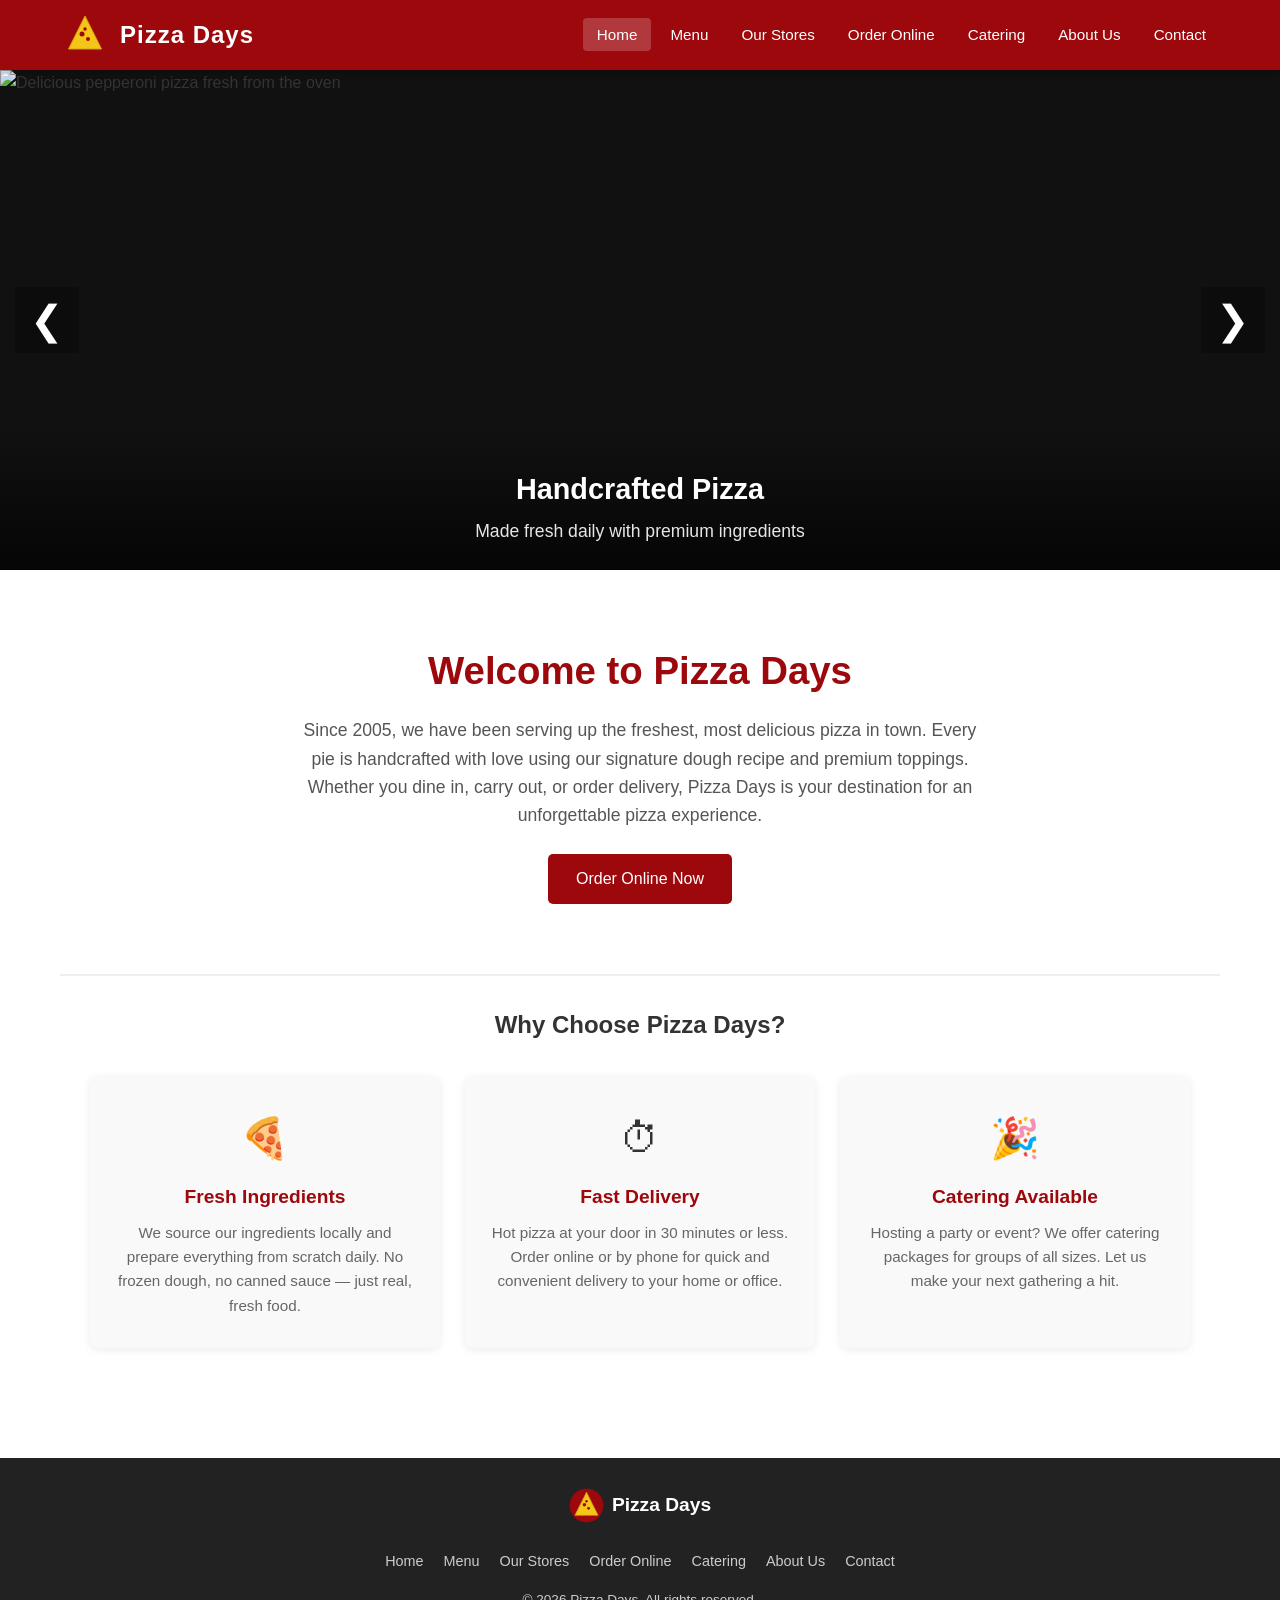
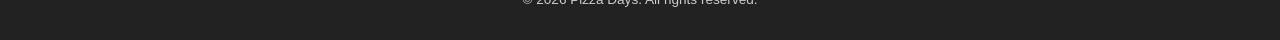
==== index.html @ 24738568 "initial project" ====
<!DOCTYPE html>
<html lang="en">
<head>
    <meta charset="UTF-8">
    <meta name="viewport" content="width=device-width, initial-scale=1.0">
    <meta name="keywords" content="pizza, Pizza Days, restaurant, delivery, order pizza, best pizza, fresh pizza">
    <meta name="description" content="Pizza Days - Fresh handmade pizza made with love. Order online or visit one of our locations.">
    <title>Pizza Days - Fresh Handmade Pizza</title>
    <link rel="stylesheet" href="css/styles.css">
    <style>
        /* Internal stylesheet for slideshow-specific animation */
        .slide {
            animation: fadeIn 0.6s ease-in-out;
        }
        @keyframes fadeIn {
            from { opacity: 0; }
            to { opacity: 1; }
        }
    </style>
</head>
<body>

    <!-- Header -->
    <header class="site-header">
        <div class="header-inner">
            <a href="index.html" class="logo-link">
                <img src="images/logo.svg" alt="Pizza Days Logo">
                <span class="logo-text">Pizza Days</span>
            </a>
            <button class="hamburger" aria-label="Toggle menu">&#9776;</button>
            <nav class="main-nav">
                <ul>
                    <li><a href="index.html" class="active">Home</a></li>
                    <li><a href="menu.html">Menu</a></li>
                    <li><a href="locations.html">Our Stores</a></li>
                    <li><a href="order.html">Order Online</a></li>
                    <li><a href="catering.html">Catering</a></li>
                    <li><a href="about.html">About Us</a></li>
                    <li><a href="contact.html">Contact</a></li>
                </ul>
            </nav>
        </div>
    </header>

    <!-- Hero Slideshow -->
    <div class="hero-slideshow">
        <div class="slide active">
            <img src="images/hero1.jpg" alt="Delicious pepperoni pizza fresh from the oven">
            <div class="slide-caption">
                <h2>Handcrafted Pizza</h2>
                <p>Made fresh daily with premium ingredients</p>
            </div>
        </div>
        <div class="slide">
            <img src="images/hero2.jpg" alt="Family enjoying Pizza Days together">
            <div class="slide-caption">
                <h2>Family Favorites</h2>
                <p>Bringing families together one slice at a time</p>
            </div>
        </div>
        <div class="slide">
            <img src="images/hero3.jpg" alt="Fresh ingredients for our pizzas">
            <div class="slide-caption">
                <h2>Fresh Ingredients</h2>
                <p>Locally sourced toppings and house-made dough</p>
            </div>
        </div>
        <button class="slide-btn slide-prev" aria-label="Previous slide">&#10094;</button>
        <button class="slide-btn slide-next" aria-label="Next slide">&#10095;</button>
    </div>

    <!-- Welcome Section -->
    <section class="page-content">
        <div class="welcome-section">
            <h1>Welcome to Pizza Days</h1>
            <p>Since 2005, we have been serving up the freshest, most delicious pizza in town. Every pie is handcrafted with love using our signature dough recipe and premium toppings. Whether you dine in, carry out, or order delivery, Pizza Days is your destination for an unforgettable pizza experience.</p>
            <a href="order.html" class="btn">Order Online Now</a>
        </div>

        <hr class="section-divider">

        <!-- Features Section -->
        <h2 class="text-center">Why Choose Pizza Days?</h2>
        <div class="features">
            <div class="feature-card">
                <div class="icon">&#127829;</div>
                <h3>Fresh Ingredients</h3>
                <p>We source our ingredients locally and prepare everything from scratch daily. No frozen dough, no canned sauce — just real, fresh food.</p>
            </div>
            <div class="feature-card">
                <div class="icon">&#9201;</div>
                <h3>Fast Delivery</h3>
                <p>Hot pizza at your door in 30 minutes or less. Order online or by phone for quick and convenient delivery to your home or office.</p>
            </div>
            <div class="feature-card">
                <div class="icon">&#127881;</div>
                <h3>Catering Available</h3>
                <p>Hosting a party or event? We offer catering packages for groups of all sizes. Let us make your next gathering a hit.</p>
            </div>
        </div>
    </section>

    <!-- Footer -->
    <footer class="site-footer">
        <div class="footer-inner">
            <a href="index.html" class="footer-logo">
                <img src="images/logo.svg" alt="Pizza Days Logo">
                <span>Pizza Days</span>
            </a>
            <ul class="footer-links">
                <li><a href="index.html">Home</a></li>
                <li><a href="menu.html">Menu</a></li>
                <li><a href="locations.html">Our Stores</a></li>
                <li><a href="order.html">Order Online</a></li>
                <li><a href="catering.html">Catering</a></li>
                <li><a href="about.html">About Us</a></li>
                <li><a href="contact.html">Contact</a></li>
            </ul>
            <p>&copy; 2026 Pizza Days. All rights reserved.</p>
        </div>
    </footer>

    <!-- Back to Top -->
    <button class="back-to-top" aria-label="Back to top">&#9650;</button>

    <script src="js/main.js"></script>
</body>
</html>
---- css/styles.css ----
/* ===== CSS Reset & Base ===== */
* {
    margin: 0;
    padding: 0;
    box-sizing: border-box;
}

body {
    font-family: Arial, Helvetica, sans-serif;
    color: #333;
    background-color: #fff;
    line-height: 1.6;
}

a {
    text-decoration: none;
    color: #9d080c;
}

a:hover {
    color: #c50a0f;
}

img {
    max-width: 100%;
    height: auto;
    display: block;
}

ul, ol {
    list-style-position: inside;
}

/* ===== Header ===== */
.site-header {
    background-color: #9d080c;
    color: #fff;
    position: sticky;
    top: 0;
    z-index: 1000;
    box-shadow: 0 2px 8px rgba(0, 0, 0, 0.3);
}

.header-inner {
    display: flex;
    align-items: center;
    justify-content: space-between;
    max-width: 1200px;
    margin: 0 auto;
    padding: 10px 20px;
}

.logo-link {
    display: flex;
    align-items: center;
    gap: 10px;
    color: #fff;
}

.logo-link:hover {
    color: #ffd;
}

.logo-link img {
    width: 50px;
    height: 50px;
}

.logo-text {
    font-size: 1.5rem;
    font-weight: bold;
    letter-spacing: 1px;
}

/* ===== Navigation ===== */
.main-nav ul {
    display: flex;
    list-style: none;
    gap: 5px;
}

.main-nav a {
    color: #fff;
    padding: 8px 14px;
    border-radius: 4px;
    font-size: 0.95rem;
    transition: background-color 0.3s;
}

.main-nav a:hover,
.main-nav a.active {
    background-color: rgba(255, 255, 255, 0.2);
    color: #fff;
}

.hamburger {
    display: none;
    background: none;
    border: none;
    color: #fff;
    font-size: 1.8rem;
    cursor: pointer;
    padding: 5px;
}

/* ===== Footer ===== */
.site-footer {
    background-color: #222;
    color: #ccc;
    text-align: center;
    padding: 30px 20px;
    margin-top: 40px;
}

.footer-inner {
    max-width: 1200px;
    margin: 0 auto;
}

.footer-logo {
    display: inline-flex;
    align-items: center;
    gap: 8px;
    color: #fff;
    margin-bottom: 10px;
}

.footer-logo img {
    width: 35px;
    height: 35px;
}

.footer-logo span {
    font-size: 1.2rem;
    font-weight: bold;
}

.footer-links {
    display: flex;
    justify-content: center;
    gap: 20px;
    list-style: none;
    margin: 15px 0;
    flex-wrap: wrap;
}

.footer-links a {
    color: #ccc;
    font-size: 0.9rem;
}

.footer-links a:hover {
    color: #fff;
}

.site-footer p {
    font-size: 0.85rem;
    margin-top: 10px;
}

/* ===== Main Content Area ===== */
.page-content {
    max-width: 1200px;
    margin: 0 auto;
    padding: 30px 20px;
    min-height: 60vh;
}

/* ===== Page Banner ===== */
.page-banner {
    background-color: #9d080c;
    color: #fff;
    text-align: center;
    padding: 40px 20px;
}

.page-banner h1 {
    font-size: 2.2rem;
    margin-bottom: 5px;
}

.page-banner p {
    font-size: 1.1rem;
    opacity: 0.9;
}

/* ===== Headings ===== */
h1 {
    font-size: 2rem;
    color: #9d080c;
    margin-bottom: 15px;
}

h2 {
    font-size: 1.5rem;
    color: #333;
    margin-bottom: 12px;
    margin-top: 25px;
}

h3 {
    font-size: 1.2rem;
    color: #555;
    margin-bottom: 8px;
}

/* ===== Buttons ===== */
.btn {
    display: inline-block;
    padding: 12px 28px;
    background-color: #9d080c;
    color: #fff;
    border: none;
    border-radius: 5px;
    font-size: 1rem;
    cursor: pointer;
    transition: background-color 0.3s;
}

.btn:hover {
    background-color: #c50a0f;
    color: #fff;
}

.btn-outline {
    background-color: transparent;
    border: 2px solid #9d080c;
    color: #9d080c;
}

.btn-outline:hover {
    background-color: #9d080c;
    color: #fff;
}

/* ===== Hero Slideshow ===== */
.hero-slideshow {
    position: relative;
    width: 100%;
    max-height: 500px;
    overflow: hidden;
    background-color: #111;
}

.slide {
    display: none;
    width: 100%;
    position: relative;
}

.slide.active {
    display: block;
}

.slide img {
    width: 100%;
    height: 500px;
    object-fit: cover;
}

.slide-caption {
    position: absolute;
    bottom: 0;
    left: 0;
    right: 0;
    background: linear-gradient(transparent, rgba(0,0,0,0.7));
    color: #fff;
    padding: 40px 30px 25px;
    text-align: center;
}

.slide-caption h2 {
    color: #fff;
    font-size: 1.8rem;
    margin: 0 0 5px;
}

.slide-caption p {
    font-size: 1.1rem;
    opacity: 0.9;
}

.slide-btn {
    background: none;
    border: none;
    color: #fff;
    font-size: 2.5rem;
    position: absolute;
    top: 50%;
    transform: translateY(-50%);
    cursor: pointer;
    padding: 10px 15px;
    z-index: 10;
    background-color: rgba(0,0,0,0.3);
    border-radius: 4px;
    transition: background-color 0.3s;
}

.slide-btn:hover {
    background-color: rgba(0,0,0,0.6);
}

.slide-prev {
    left: 15px;
}

.slide-next {
    right: 15px;
}

/* ===== Home Welcome Section ===== */
.welcome-section {
    text-align: center;
    padding: 40px 20px;
}

.welcome-section h1 {
    font-size: 2.4rem;
}

.welcome-section p {
    max-width: 700px;
    margin: 10px auto 25px;
    font-size: 1.1rem;
    color: #555;
}

/* ===== Feature Cards (Home) ===== */
.features {
    display: flex;
    gap: 25px;
    flex-wrap: wrap;
    justify-content: center;
    padding: 20px 0 40px;
}

.feature-card {
    flex: 1 1 280px;
    max-width: 350px;
    background-color: #f9f9f9;
    border-radius: 8px;
    padding: 30px 25px;
    text-align: center;
    box-shadow: 0 2px 8px rgba(0,0,0,0.08);
}

.feature-card .icon {
    font-size: 2.5rem;
    margin-bottom: 12px;
}

.feature-card h3 {
    color: #9d080c;
    margin-bottom: 8px;
}

.feature-card p {
    color: #666;
    font-size: 0.95rem;
}

/* ===== Menu Cards ===== */
.menu-categories {
    margin-top: 20px;
}

.category-section {
    margin-bottom: 35px;
}

.category-section h2 {
    border-bottom: 3px solid #9d080c;
    padding-bottom: 8px;
    display: inline-block;
}

.menu-grid {
    display: flex;
    flex-wrap: wrap;
    gap: 20px;
    margin-top: 15px;
}

.menu-card {
    flex: 1 1 250px;
    max-width: 280px;
    background-color: #fff;
    border: 1px solid #eee;
    border-radius: 8px;
    overflow: hidden;
    box-shadow: 0 2px 6px rgba(0,0,0,0.08);
    transition: transform 0.2s, box-shadow 0.2s;
}

.menu-card:hover {
    transform: translateY(-3px);
    box-shadow: 0 4px 12px rgba(0,0,0,0.15);
}

.menu-card img {
    width: 100%;
    height: 180px;
    object-fit: cover;
}

.menu-card-body {
    padding: 15px;
}

.menu-card-body h3 {
    color: #333;
    margin-bottom: 5px;
}

.menu-card-body p {
    color: #777;
    font-size: 0.9rem;
    margin-bottom: 8px;
}

.menu-card-body .price {
    color: #9d080c;
    font-size: 1.15rem;
    font-weight: bold;
}

/* ===== Location Cards ===== */
.locations-grid {
    display: flex;
    flex-wrap: wrap;
    gap: 25px;
    margin-top: 20px;
}

.location-card {
    flex: 1 1 260px;
    max-width: 280px;
    background-color: #fff;
    border: 1px solid #eee;
    border-radius: 8px;
    overflow: hidden;
    box-shadow: 0 2px 6px rgba(0,0,0,0.08);
}

.location-card img {
    width: 100%;
    height: 180px;
    object-fit: cover;
}

.location-card-body {
    padding: 15px;
}

.location-card-body h3 {
    color: #9d080c;
    margin-bottom: 8px;
}

.location-card-body p {
    font-size: 0.92rem;
    color: #555;
    margin-bottom: 5px;
}

.location-card-body ul {
    list-style: none;
    margin-top: 10px;
    padding: 0;
}

.location-card-body ul li {
    font-size: 0.88rem;
    color: #666;
    padding: 2px 0;
}

.hours-label {
    font-weight: bold;
    color: #333;
    margin-top: 8px;
    display: block;
    font-size: 0.92rem;
}

/* ===== Order Page ===== */
.order-methods {
    display: flex;
    flex-wrap: wrap;
    gap: 25px;
    margin-top: 20px;
}

.order-method {
    flex: 1 1 280px;
    max-width: 350px;
    background-color: #f9f9f9;
    border-radius: 8px;
    padding: 25px;
    text-align: center;
    box-shadow: 0 2px 6px rgba(0,0,0,0.08);
}

.order-method .icon {
    font-size: 2.5rem;
    margin-bottom: 10px;
}

.order-method h3 {
    color: #9d080c;
}

.order-steps {
    max-width: 600px;
    margin: 25px auto;
}

.order-steps ol {
    padding-left: 0;
    counter-reset: step-counter;
    list-style: none;
}

.order-steps ol li {
    padding: 12px 15px 12px 55px;
    margin-bottom: 10px;
    background-color: #f9f9f9;
    border-radius: 6px;
    position: relative;
    font-size: 1rem;
    counter-increment: step-counter;
}

.order-steps ol li::before {
    content: counter(step-counter);
    position: absolute;
    left: 15px;
    top: 50%;
    transform: translateY(-50%);
    background-color: #9d080c;
    color: #fff;
    width: 28px;
    height: 28px;
    border-radius: 50%;
    display: flex;
    align-items: center;
    justify-content: center;
    font-weight: bold;
    font-size: 0.9rem;
}

/* ===== Catering Page ===== */
.catering-content {
    display: flex;
    gap: 30px;
    align-items: flex-start;
    flex-wrap: wrap;
    margin-top: 20px;
}

.catering-text {
    flex: 1 1 400px;
}

.catering-image {
    flex: 1 1 300px;
    max-width: 450px;
}

.catering-image img {
    border-radius: 8px;
    width: 100%;
}

.catering-packages {
    margin-top: 25px;
}

.package-list {
    list-style: disc;
    padding-left: 20px;
    margin-top: 10px;
}

.package-list li {
    padding: 5px 0;
    color: #555;
}

/* ===== About Page ===== */
.about-hero {
    background-image: url('../images/about.jpg');
    background-size: cover;
    background-position: center;
    color: #fff;
    padding: 80px 30px;
    text-align: center;
    border-radius: 8px;
    position: relative;
    margin-bottom: 30px;
}

.about-hero::before {
    content: '';
    position: absolute;
    inset: 0;
    background-color: rgba(0, 0, 0, 0.55);
    border-radius: 8px;
}

.about-hero-content {
    position: relative;
    z-index: 1;
}

.about-hero h2 {
    color: #fff;
    font-size: 2rem;
}

.about-hero p {
    max-width: 600px;
    margin: 10px auto 0;
    font-size: 1.1rem;
}

.about-section {
    margin-bottom: 30px;
}

.values-grid {
    display: flex;
    flex-wrap: wrap;
    gap: 20px;
    margin-top: 15px;
}

.value-item {
    flex: 1 1 220px;
    background-color: #f9f9f9;
    padding: 20px;
    border-radius: 8px;
    text-align: center;
    border-left: 4px solid #9d080c;
}

.value-item h3 {
    color: #9d080c;
}

/* ===== Contact Form ===== */
.contact-wrapper {
    display: flex;
    gap: 40px;
    flex-wrap: wrap;
    margin-top: 20px;
}

.contact-form {
    flex: 1 1 400px;
}

.contact-info {
    flex: 1 1 280px;
}

.contact-info h2 {
    margin-top: 0;
}

.contact-info p {
    color: #555;
    margin-bottom: 15px;
}

.contact-info-item {
    margin-bottom: 12px;
}

.contact-info-item strong {
    display: block;
    color: #9d080c;
    margin-bottom: 3px;
}

.form-group {
    margin-bottom: 18px;
}

.form-group label {
    display: block;
    font-weight: bold;
    margin-bottom: 5px;
    color: #333;
    font-size: 0.95rem;
}

.form-group input,
.form-group select,
.form-group textarea {
    width: 100%;
    padding: 10px 12px;
    border: 1px solid #ccc;
    border-radius: 5px;
    font-size: 1rem;
    font-family: Arial, Helvetica, sans-serif;
    transition: border-color 0.3s;
}

.form-group input:focus,
.form-group select:focus,
.form-group textarea:focus {
    outline: none;
    border-color: #9d080c;
    box-shadow: 0 0 0 2px rgba(157, 8, 12, 0.15);
}

.form-group textarea {
    height: 120px;
    resize: vertical;
}

.form-group .error-msg {
    color: #c50a0f;
    font-size: 0.85rem;
    margin-top: 4px;
    display: none;
}

.form-group.has-error input,
.form-group.has-error select,
.form-group.has-error textarea {
    border-color: #c50a0f;
}

.form-group.has-error .error-msg {
    display: block;
}

.radio-group {
    display: flex;
    gap: 20px;
    margin-top: 5px;
}

.radio-group label {
    font-weight: normal;
    display: flex;
    align-items: center;
    gap: 5px;
    cursor: pointer;
}

.radio-group input[type="radio"] {
    width: auto;
}

/* ===== Back to Top Button ===== */
.back-to-top {
    position: fixed;
    bottom: 30px;
    right: 30px;
    background-color: #9d080c;
    color: #fff;
    border: none;
    border-radius: 50%;
    width: 45px;
    height: 45px;
    font-size: 1.4rem;
    cursor: pointer;
    display: none;
    align-items: center;
    justify-content: center;
    box-shadow: 0 2px 8px rgba(0,0,0,0.3);
    transition: background-color 0.3s;
    z-index: 900;
}

.back-to-top:hover {
    background-color: #c50a0f;
}

.back-to-top.visible {
    display: flex;
}

/* ===== Utility Classes ===== */
.text-center {
    text-align: center;
}

.mt-20 {
    margin-top: 20px;
}

.mb-20 {
    margin-bottom: 20px;
}

.section-divider {
    border: none;
    border-top: 2px solid #eee;
    margin: 30px 0;
}

/* ===== Responsive — Tablet (768px) ===== */
@media (max-width: 768px) {
    .hamburger {
        display: block;
    }

    .main-nav ul {
        display: none;
        flex-direction: column;
        position: absolute;
        top: 100%;
        left: 0;
        right: 0;
        background-color: #9d080c;
        padding: 10px 0;
        box-shadow: 0 4px 8px rgba(0,0,0,0.2);
    }

    .main-nav ul.open {
        display: flex;
    }

    .main-nav a {
        display: block;
        padding: 12px 20px;
        border-radius: 0;
    }

    .logo-text {
        font-size: 1.2rem;
    }

    .slide img {
        height: 300px;
    }

    .slide-caption h2 {
        font-size: 1.3rem;
    }

    .menu-card {
        max-width: 100%;
    }

    .location-card {
        max-width: 100%;
    }

    .catering-content {
        flex-direction: column;
    }

    .contact-wrapper {
        flex-direction: column;
    }

    .page-banner h1 {
        font-size: 1.8rem;
    }
}

/* ===== Responsive — Mobile (400px) ===== */
@media (max-width: 480px) {
    .header-inner {
        padding: 8px 15px;
    }

    .logo-text {
        font-size: 1rem;
    }

    .logo-link img {
        width: 40px;
        height: 40px;
    }

    .page-content {
        padding: 20px 15px;
    }

    .welcome-section h1 {
        font-size: 1.6rem;
    }

    .features {
        gap: 15px;
    }

    .feature-card {
        padding: 20px 15px;
    }

    .slide img {
        height: 200px;
    }

    .slide-btn {
        font-size: 1.5rem;
        padding: 6px 10px;
    }

    .menu-grid {
        gap: 15px;
    }

    .locations-grid {
        gap: 15px;
    }

    .order-methods {
        gap: 15px;
    }

    .radio-group {
        flex-direction: column;
        gap: 8px;
    }

    .page-banner {
        padding: 25px 15px;
    }

    .page-banner h1 {
        font-size: 1.5rem;
    }

    h1 {
        font-size: 1.5rem;
    }

    h2 {
        font-size: 1.3rem;
    }

    .back-to-top {
        width: 38px;
        height: 38px;
        font-size: 1.1rem;
        bottom: 20px;
        right: 20px;
    }
}
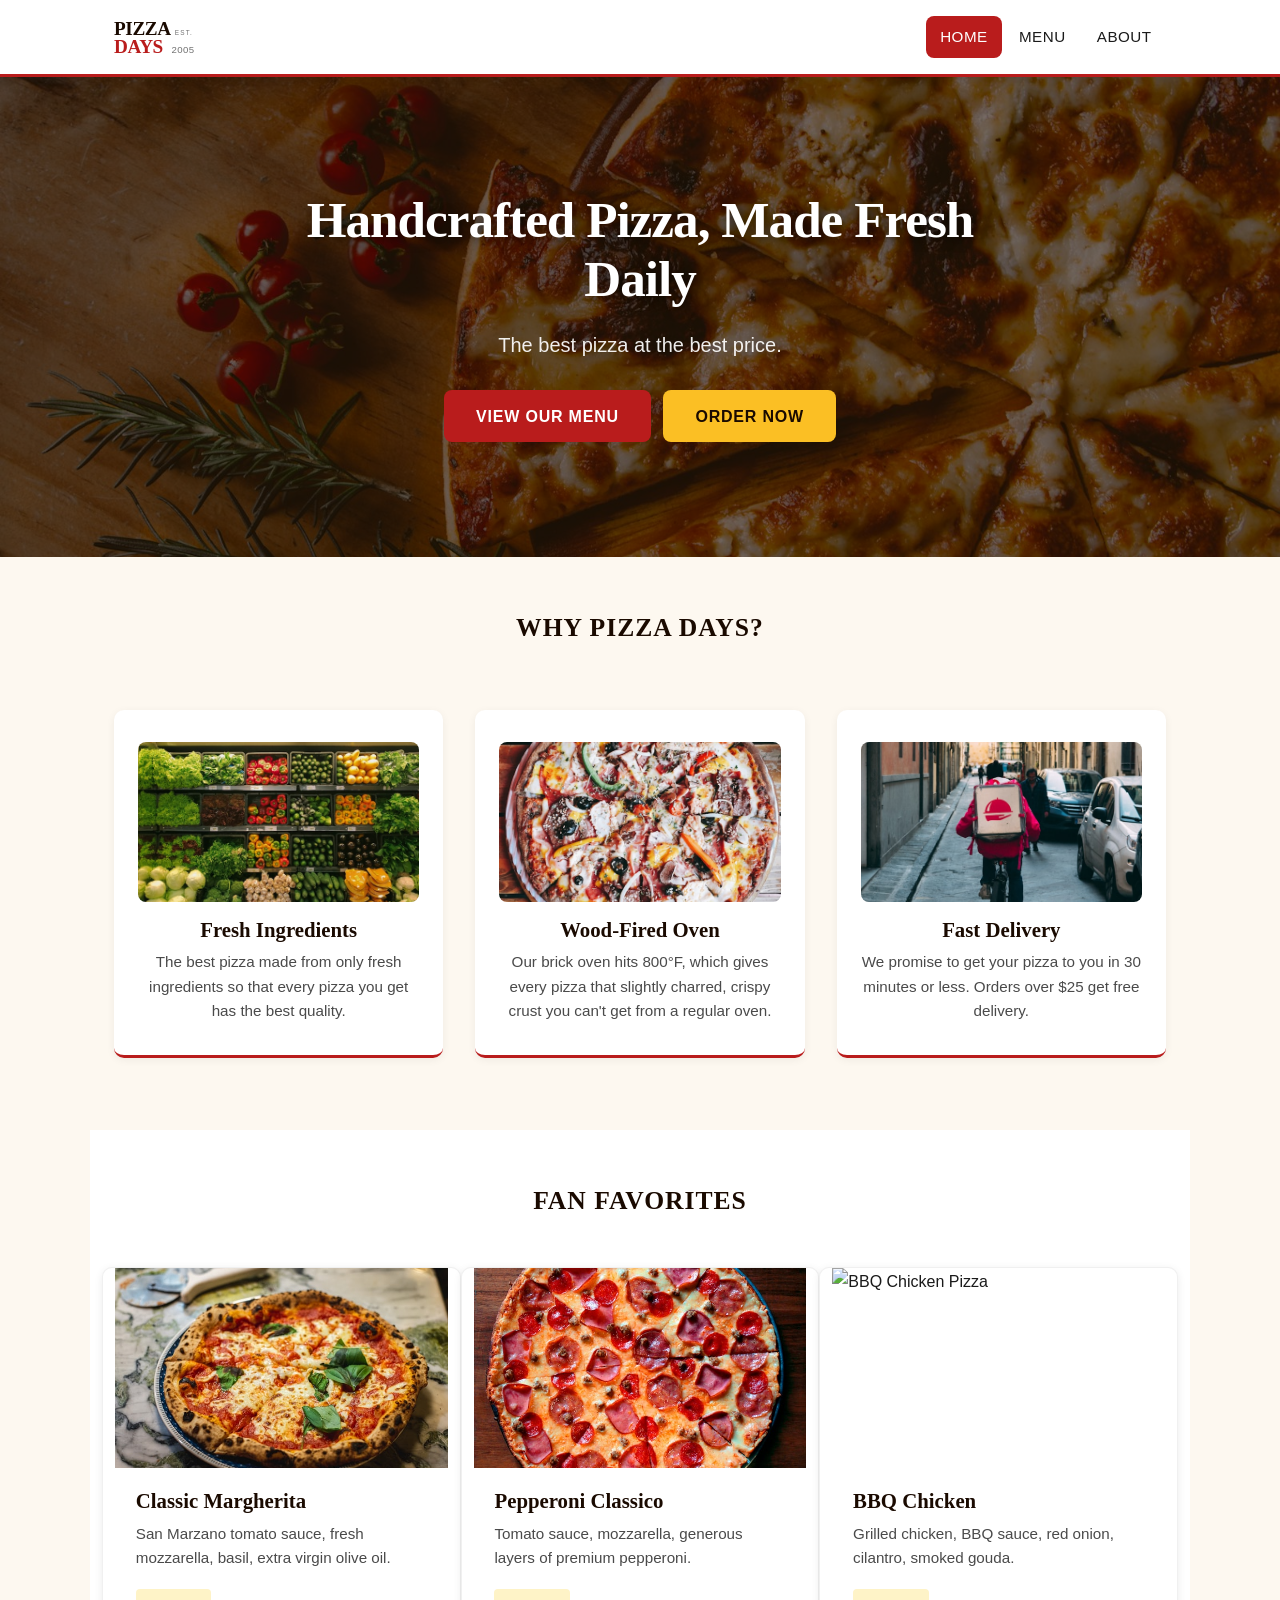
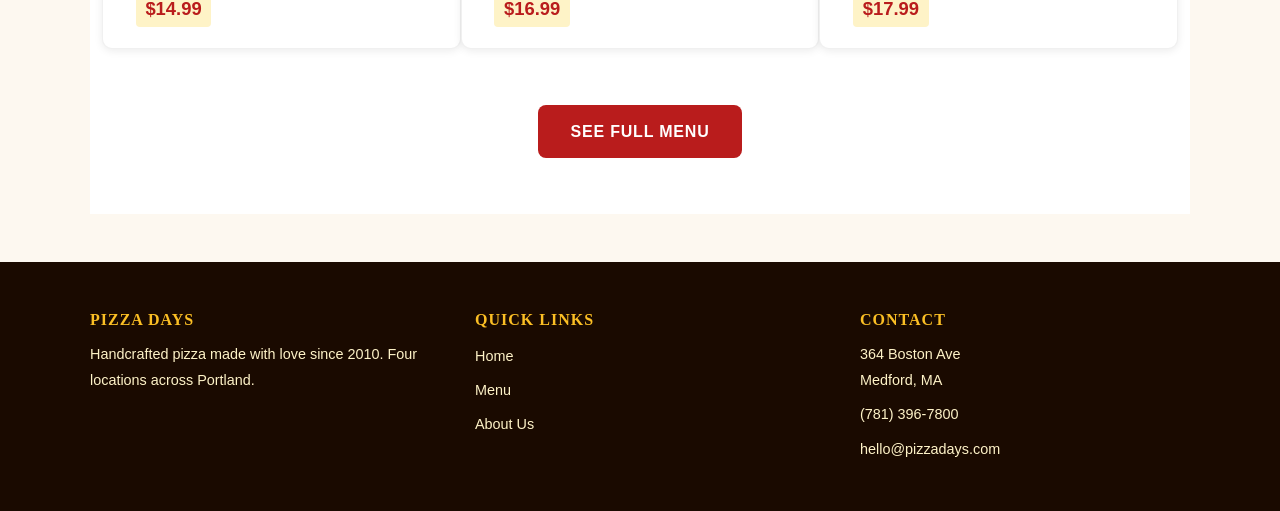
==== commit 90759490: "Redesign site: strip to 3 pages, real images, updated content - Stripped site down to Home, Menu, an" ====
--- a/index.html
+++ b/index.html
@@ -1,128 +1,229 @@
 <!DOCTYPE html>
 <html lang="en">
 <head>
-    <meta charset="UTF-8">
-    <meta name="viewport" content="width=device-width, initial-scale=1.0">
-    <meta name="keywords" content="pizza, Pizza Days, restaurant, delivery, order pizza, best pizza, fresh pizza">
-    <meta name="description" content="Pizza Days - Fresh handmade pizza made with love. Order online or visit one of our locations.">
-    <title>Pizza Days - Fresh Handmade Pizza</title>
-    <link rel="stylesheet" href="css/styles.css">
-    <style>
-        /* Internal stylesheet for slideshow-specific animation */
-        .slide {
-            animation: fadeIn 0.6s ease-in-out;
-        }
-        @keyframes fadeIn {
-            from { opacity: 0; }
-            to { opacity: 1; }
-        }
-    </style>
+  <meta charset="UTF-8">
+  <meta name="viewport" content="width=device-width, initial-scale=1.0">
+  <meta name="keywords" content="pizza, restaurant, delivery, Portland, handcrafted, Italian, Pizza Days, home">
+  <meta name="description" content="Pizza Days - Handcrafted pizza made with fresh ingredients since 2010. Order online or visit us in Portland.">
+  <title>Pizza Days | Handcrafted Pizza Since 2010</title>
+  <link rel="stylesheet" href="css/styles.css">
+  <!-- Page-specific styles (internal stylesheet) -->
+  <style>
+    .home-features {
+      display: flex;
+      flex-wrap: wrap;
+      text-align: center;
+      margin-top: 2rem;
+      margin-left: -1rem;
+      margin-right: -1rem;
+    }
+    .home-feature {
+      width: 33.333%;
+      padding: 1rem;
+    }
+    .home-feature-inner {
+      background: #ffffff;
+      border-radius: 10px;
+      padding: 2rem 1.5rem;
+      box-shadow: 0 2px 8px rgba(0,0,0,0.06);
+      height: 100%;
+      transition-property: transform, box-shadow;
+      transition-duration: 0.3s;
+      transition-timing-function: ease;
+      border-bottom: 3px solid #b91c1c;
+    }
+    .home-feature-inner:hover {
+      transform: translateY(-5px);
+      box-shadow: 0 8px 25px rgba(0,0,0,0.12);
+    }
+    .home-feature-img {
+      width: 100%;
+      height: 160px;
+      object-fit: cover;
+      border-radius: 8px;
+      margin-bottom: 1rem;
+    }
+    .home-feature-inner h3 {
+      color: #1a0a00;
+      margin-bottom: 0.5rem;
+    }
+    .home-feature-inner p {
+      color: #4a4a4a;
+      font-size: 0.95rem;
+      line-height: 1.6;
+    }
+    .reviews-grid {
+      display: flex;
+      flex-wrap: wrap;
+      margin-left: -0.75rem;
+      margin-right: -0.75rem;
+    }
+    .reviews-grid > * {
+      width: 33.333%;
+      padding-left: 0.75rem;
+      padding-right: 0.75rem;
+      margin-bottom: 1rem;
+    }
+    .review-card {
+      background: #ffffff;
+      border-radius: 10px;
+      padding: 1.8rem;
+      box-shadow: 0 2px 8px rgba(0,0,0,0.06);
+      border-left: 4px solid #fbbf24;
+      transition-property: transform, box-shadow;
+      transition-duration: 0.3s;
+      transition-timing-function: ease;
+      height: 100%;
+    }
+    .review-card:hover {
+      transform: translateY(-3px);
+      box-shadow: 0 6px 20px rgba(0,0,0,0.1);
+    }
+    .review-stars {
+      color: #fbbf24;
+      font-size: 1.3rem;
+      margin-bottom: 0.6rem;
+    }
+    .review-card p {
+      color: #4a4a4a;
+      font-style: italic;
+      line-height: 1.6;
+    }
+    .review-author {
+      font-weight: 600;
+      color: #1a0a00;
+      margin-top: 0.8rem;
+      font-size: 0.9rem;
+      font-style: normal;
+    }
+    @media (max-width: 768px) {
+      .home-feature { width: 100%; }
+      .reviews-grid > * { width: 100%; }
+    }
+  </style>
 </head>
 <body>
 
-    <!-- Header -->
-    <header class="site-header">
-        <div class="header-inner">
-            <a href="index.html" class="logo-link">
-                <img src="images/logo.svg" alt="Pizza Days Logo">
-                <span class="logo-text">Pizza Days</span>
-            </a>
-            <button class="hamburger" aria-label="Toggle menu">&#9776;</button>
-            <nav class="main-nav">
-                <ul>
-                    <li><a href="index.html" class="active">Home</a></li>
-                    <li><a href="menu.html">Menu</a></li>
-                    <li><a href="locations.html">Our Stores</a></li>
-                    <li><a href="order.html">Order Online</a></li>
-                    <li><a href="catering.html">Catering</a></li>
-                    <li><a href="about.html">About Us</a></li>
-                    <li><a href="contact.html">Contact</a></li>
-                </ul>
-            </nav>
-        </div>
-    </header>
-
-    <!-- Hero Slideshow -->
-    <div class="hero-slideshow">
-        <div class="slide active">
-            <img src="images/hero1.jpg" alt="Delicious pepperoni pizza fresh from the oven">
-            <div class="slide-caption">
-                <h2>Handcrafted Pizza</h2>
-                <p>Made fresh daily with premium ingredients</p>
-            </div>
-        </div>
-        <div class="slide">
-            <img src="images/hero2.jpg" alt="Family enjoying Pizza Days together">
-            <div class="slide-caption">
-                <h2>Family Favorites</h2>
-                <p>Bringing families together one slice at a time</p>
-            </div>
-        </div>
-        <div class="slide">
-            <img src="images/hero3.jpg" alt="Fresh ingredients for our pizzas">
-            <div class="slide-caption">
-                <h2>Fresh Ingredients</h2>
-                <p>Locally sourced toppings and house-made dough</p>
-            </div>
-        </div>
-        <button class="slide-btn slide-prev" aria-label="Previous slide">&#10094;</button>
-        <button class="slide-btn slide-next" aria-label="Next slide">&#10095;</button>
-    </div>
-
-    <!-- Welcome Section -->
-    <section class="page-content">
-        <div class="welcome-section">
-            <h1>Welcome to Pizza Days</h1>
-            <p>Since 2005, we have been serving up the freshest, most delicious pizza in town. Every pie is handcrafted with love using our signature dough recipe and premium toppings. Whether you dine in, carry out, or order delivery, Pizza Days is your destination for an unforgettable pizza experience.</p>
-            <a href="order.html" class="btn">Order Online Now</a>
-        </div>
-
-        <hr class="section-divider">
-
-        <!-- Features Section -->
-        <h2 class="text-center">Why Choose Pizza Days?</h2>
-        <div class="features">
-            <div class="feature-card">
-                <div class="icon">&#127829;</div>
-                <h3>Fresh Ingredients</h3>
-                <p>We source our ingredients locally and prepare everything from scratch daily. No frozen dough, no canned sauce — just real, fresh food.</p>
-            </div>
-            <div class="feature-card">
-                <div class="icon">&#9201;</div>
-                <h3>Fast Delivery</h3>
-                <p>Hot pizza at your door in 30 minutes or less. Order online or by phone for quick and convenient delivery to your home or office.</p>
-            </div>
-            <div class="feature-card">
-                <div class="icon">&#127881;</div>
-                <h3>Catering Available</h3>
-                <p>Hosting a party or event? We offer catering packages for groups of all sizes. Let us make your next gathering a hit.</p>
-            </div>
-        </div>
-    </section>
-
-    <!-- Footer -->
-    <footer class="site-footer">
-        <div class="footer-inner">
-            <a href="index.html" class="footer-logo">
-                <img src="images/logo.svg" alt="Pizza Days Logo">
-                <span>Pizza Days</span>
-            </a>
-            <ul class="footer-links">
-                <li><a href="index.html">Home</a></li>
-                <li><a href="menu.html">Menu</a></li>
-                <li><a href="locations.html">Our Stores</a></li>
-                <li><a href="order.html">Order Online</a></li>
-                <li><a href="catering.html">Catering</a></li>
-                <li><a href="about.html">About Us</a></li>
-                <li><a href="contact.html">Contact</a></li>
-            </ul>
-            <p>&copy; 2026 Pizza Days. All rights reserved.</p>
-        </div>
-    </footer>
-
-    <!-- Back to Top -->
-    <button class="back-to-top" aria-label="Back to top">&#9650;</button>
-
-    <script src="js/main.js"></script>
+  <!-- Header -->
+  <header class="site-header">
+    <div class="header-inner">
+      <a href="index.html" class="logo-link">
+        <img src="images/logo.svg" alt="Pizza Days Logo">
+      </a>
+      <button class="nav-toggle" aria-label="Toggle navigation">&#9776;</button>
+      <nav class="main-nav">
+        <ul>
+          <li><a href="index.html">Home</a></li>
+          <li><a href="menu.html">Menu</a></li>
+          <li><a href="about.html">About</a></li>
+        </ul>
+      </nav>
+    </div>
+  </header>
+
+  <!-- Hero Section (CSS background image via .hero class) -->
+  <section class="hero">
+    <div class="hero-content">
+      <h1>Handcrafted Pizza, Made Fresh Daily</h1>
+      <p>The best pizza at the best price.</p>
+      <a href="menu.html" class="btn btn-primary">View Our Menu</a>
+      <a href="menu.html" class="btn btn-secondary" style="margin-left: 0.5rem;">Order Now</a>
+    </div>
+  </section>
+
+  <!-- Why Pizza Days -->
+  <section class="section">
+    <div class="section-title">
+      <h2>Why Pizza Days?</h2>
+    </div>
+    <div class="home-features">
+      <div class="home-feature">
+        <div class="home-feature-inner">
+          <img src="images/fresh-ingredients.jpg" alt="Fresh vegetables and ingredients" class="home-feature-img">
+          <h3>Fresh Ingredients</h3>
+          <p>The best pizza made from only fresh ingredients so that every pizza you get has the best quality.</p>
+        </div>
+      </div>
+      <div class="home-feature">
+        <div class="home-feature-inner">
+          <img src="images/wood-fired-oven.jpg" alt="Wood-fired pizza oven" class="home-feature-img">
+          <h3>Wood-Fired Oven</h3>
+          <p>Our brick oven hits 800&deg;F, which gives every pizza that slightly charred, crispy crust you can't get from a regular oven.</p>
+        </div>
+      </div>
+      <div class="home-feature">
+        <div class="home-feature-inner">
+          <img src="images/pizza-delivery.jpg" alt="Pizza delivery on a bicycle" class="home-feature-img">
+          <h3>Fast Delivery</h3>
+          <p>We promise to get your pizza to you in 30 minutes or less. Orders over $25 get free delivery.</p>
+        </div>
+      </div>
+    </div>
+  </section>
+
+  <!-- Popular Picks -->
+  <section class="section" style="background: #fff;">
+    <div class="section-title">
+      <h2>Fan Favorites</h2>
+    </div>
+    <div class="card-grid">
+      <div class="card">
+        <img src="images/pizza-margherita.jpg" alt="Classic Margherita Pizza" class="card-img">
+        <div class="card-body">
+          <h3>Classic Margherita</h3>
+          <p>San Marzano tomato sauce, fresh mozzarella, basil, extra virgin olive oil.</p>
+          <span class="card-price">$14.99</span>
+        </div>
+      </div>
+      <div class="card">
+        <img src="images/pizza-pepperoni.jpg" alt="Pepperoni Classico Pizza" class="card-img">
+        <div class="card-body">
+          <h3>Pepperoni Classico</h3>
+          <p>Tomato sauce, mozzarella, generous layers of premium pepperoni.</p>
+          <span class="card-price">$16.99</span>
+        </div>
+      </div>
+      <div class="card">
+        <img src="images/pizza-bbq-chicken.jpg" alt="BBQ Chicken Pizza" class="card-img">
+        <div class="card-body">
+          <h3>BBQ Chicken</h3>
+          <p>Grilled chicken, BBQ sauce, red onion, cilantro, smoked gouda.</p>
+          <span class="card-price">$17.99</span>
+        </div>
+      </div>
+    </div>
+    <div class="text-center mt-2">
+      <a href="menu.html" class="btn btn-primary">See Full Menu</a>
+    </div>
+  </section>
+
+
+  <!-- Footer -->
+  <footer class="site-footer">
+    <div class="footer-inner">
+      <div class="footer-col">
+        <h3>Pizza Days</h3>
+        <p>Handcrafted pizza made with love since 2010. Four locations across Portland.</p>
+      </div>
+      <div class="footer-col">
+        <h3>Quick Links</h3>
+        <ul>
+          <li><a href="index.html">Home</a></li>
+          <li><a href="menu.html">Menu</a></li>
+          <li><a href="about.html">About Us</a></li>
+        </ul>
+      </div>
+      <div class="footer-col">
+        <h3>Contact</h3>
+        <p>364 Boston Ave<br>Medford, MA</p>
+        <p>(781) 396-7800</p>
+        <p>hello@pizzadays.com</p>
+      </div>
+    </div>
+  </footer>
+
+  <script src="https://code.jquery.com/jquery-3.7.1.min.js"></script>
+  <script src="js/main.js"></script>
+
 </body>
 </html>
--- a/css/styles.css
+++ b/css/styles.css
@@ -1,947 +1,1034 @@
-/* ===== CSS Reset & Base ===== */
-* {
-    margin: 0;
-    padding: 0;
-    box-sizing: border-box;
+/* ==========================================================================
+   Pizza Days - Main Stylesheet
+   ========================================================================== */
+
+/* --- CSS Reset & Base --- */
+*, *::before, *::after {
+  box-sizing: border-box;
+  margin: 0;
+  padding: 0;
+}
+
+html {
+  scroll-behavior: smooth;
 }
 
 body {
-    font-family: Arial, Helvetica, sans-serif;
-    color: #333;
-    background-color: #fff;
-    line-height: 1.6;
+  font-family: 'Segoe UI', Tahoma, Geneva, Verdana, sans-serif;
+  color: #1a1a1a;
+  background-color: #fdf8f0;
+  line-height: 1.7;
+  min-width: 320px;
+}
+
+img {
+  max-width: 100%;
+  height: auto;
+  display: block;
 }
 
 a {
-    text-decoration: none;
-    color: #9d080c;
+  color: #b91c1c;
+  text-decoration: none;
+  transition-property: color;
+  transition-duration: 0.3s;
+  transition-timing-function: ease;
 }
 
 a:hover {
-    color: #c50a0f;
-}
-
-img {
-    max-width: 100%;
-    height: auto;
-    display: block;
-}
-
-ul, ol {
-    list-style-position: inside;
-}
-
-/* ===== Header ===== */
+  color: #ea580c;
+}
+
+h1, h2, h3 {
+  font-family: Georgia, 'Times New Roman', serif;
+  line-height: 1.2;
+  color: #1a0a00;
+}
+
+h1 { font-size: 2.4rem; margin-bottom: 0.5em; letter-spacing: -0.5px; }
+h2 { font-size: 1.8rem; margin-bottom: 0.4em; letter-spacing: -0.3px; }
+h3 { font-size: 1.3rem; margin-bottom: 0.3em; }
+
+p {
+  color: #4a4a4a;
+  margin-bottom: 0.6em;
+}
+
+p:last-child {
+  margin-bottom: 0;
+}
+
+/* --- Header --- */
 .site-header {
-    background-color: #9d080c;
-    color: #fff;
-    position: sticky;
-    top: 0;
-    z-index: 1000;
-    box-shadow: 0 2px 8px rgba(0, 0, 0, 0.3);
+  background: #ffffff;
+  box-shadow: 0 2px 8px rgba(0,0,0,0.08);
+  position: sticky;
+  top: 0;
+  z-index: 100;
+  border-bottom: 3px solid #b91c1c;
 }
 
 .header-inner {
-    display: flex;
-    align-items: center;
-    justify-content: space-between;
-    max-width: 1200px;
-    margin: 0 auto;
-    padding: 10px 20px;
+  max-width: 1100px;
+  margin: 0 auto;
+  padding: 0.8rem 1.5rem;
+  display: flex;
+  align-items: center;
+  justify-content: space-between;
 }
 
 .logo-link {
-    display: flex;
-    align-items: center;
-    gap: 10px;
-    color: #fff;
-}
-
-.logo-link:hover {
-    color: #ffd;
+  display: inline-block;
 }
 
 .logo-link img {
-    width: 50px;
-    height: 50px;
-}
-
-.logo-text {
-    font-size: 1.5rem;
-    font-weight: bold;
-    letter-spacing: 1px;
-}
-
-/* ===== Navigation ===== */
+  height: 48px;
+  width: auto;
+  transition-property: transform;
+  transition-duration: 0.3s;
+  transition-timing-function: ease;
+}
+
+.logo-link:hover img {
+  transform: scale(1.05);
+}
+
+/* --- Navigation --- */
 .main-nav ul {
-    display: flex;
-    list-style: none;
-    gap: 5px;
+  list-style: none;
+  display: flex;
+  flex-wrap: wrap;
+}
+
+.main-nav li {
+  margin-left: 0.15rem;
 }
 
 .main-nav a {
-    color: #fff;
-    padding: 8px 14px;
-    border-radius: 4px;
-    font-size: 0.95rem;
-    transition: background-color 0.3s;
+  display: block;
+  padding: 0.5rem 0.9rem;
+  color: #1a1a1a;
+  font-size: 0.95rem;
+  font-weight: 500;
+  text-transform: uppercase;
+  letter-spacing: 0.5px;
+  border-radius: 8px;
+  position: relative;
+  transition-property: background, color;
+  transition-duration: 0.3s;
+  transition-timing-function: ease;
+}
+
+.main-nav a::after {
+  content: '';
+  position: absolute;
+  bottom: 2px;
+  left: 50%;
+  width: 0;
+  height: 2px;
+  background: #b91c1c;
+  transition-property: width, left;
+  transition-duration: 0.3s;
+  transition-timing-function: ease;
+}
+
+.main-nav a:hover::after,
+.main-nav a.active::after {
+  width: 60%;
+  left: 20%;
 }
 
 .main-nav a:hover,
 .main-nav a.active {
-    background-color: rgba(255, 255, 255, 0.2);
-    color: #fff;
-}
-
-.hamburger {
-    display: none;
-    background: none;
-    border: none;
-    color: #fff;
-    font-size: 1.8rem;
-    cursor: pointer;
-    padding: 5px;
-}
-
-/* ===== Footer ===== */
-.site-footer {
-    background-color: #222;
-    color: #ccc;
-    text-align: center;
-    padding: 30px 20px;
-    margin-top: 40px;
-}
-
-.footer-inner {
-    max-width: 1200px;
-    margin: 0 auto;
-}
-
-.footer-logo {
-    display: inline-flex;
-    align-items: center;
-    gap: 8px;
-    color: #fff;
-    margin-bottom: 10px;
-}
-
-.footer-logo img {
-    width: 35px;
-    height: 35px;
-}
-
-.footer-logo span {
-    font-size: 1.2rem;
-    font-weight: bold;
-}
-
-.footer-links {
-    display: flex;
-    justify-content: center;
-    gap: 20px;
-    list-style: none;
-    margin: 15px 0;
-    flex-wrap: wrap;
-}
-
-.footer-links a {
-    color: #ccc;
-    font-size: 0.9rem;
-}
-
-.footer-links a:hover {
-    color: #fff;
-}
-
-.site-footer p {
-    font-size: 0.85rem;
-    margin-top: 10px;
-}
-
-/* ===== Main Content Area ===== */
-.page-content {
-    max-width: 1200px;
-    margin: 0 auto;
-    padding: 30px 20px;
-    min-height: 60vh;
-}
-
-/* ===== Page Banner ===== */
-.page-banner {
-    background-color: #9d080c;
-    color: #fff;
-    text-align: center;
-    padding: 40px 20px;
-}
-
-.page-banner h1 {
-    font-size: 2.2rem;
-    margin-bottom: 5px;
-}
-
-.page-banner p {
-    font-size: 1.1rem;
-    opacity: 0.9;
-}
-
-/* ===== Headings ===== */
-h1 {
-    font-size: 2rem;
-    color: #9d080c;
-    margin-bottom: 15px;
-}
-
-h2 {
-    font-size: 1.5rem;
-    color: #333;
-    margin-bottom: 12px;
-    margin-top: 25px;
-}
-
-h3 {
-    font-size: 1.2rem;
-    color: #555;
-    margin-bottom: 8px;
-}
-
-/* ===== Buttons ===== */
+  background: #b91c1c;
+  color: #ffffff;
+}
+
+.main-nav a:hover::after,
+.main-nav a.active::after {
+  width: 0;
+}
+
+.nav-toggle {
+  display: none;
+  background: none;
+  border: 2px solid #1a0a00;
+  border-radius: 8px;
+  padding: 0.4rem 0.6rem;
+  font-size: 1.4rem;
+  cursor: pointer;
+  color: #1a0a00;
+  transition-property: background, color;
+  transition-duration: 0.3s;
+  transition-timing-function: ease;
+}
+
+.nav-toggle:hover {
+  background: #1a0a00;
+  color: #ffffff;
+}
+
+/* --- Hero Section --- */
+.hero {
+  background: url('../images/hero-pizza.jpg') center/cover no-repeat;
+  min-height: 480px;
+  display: flex;
+  align-items: center;
+  justify-content: center;
+  text-align: center;
+  position: relative;
+}
+
+.hero::before {
+  content: '';
+  position: absolute;
+  top: 0;
+  left: 0;
+  right: 0;
+  bottom: 0;
+  background: rgba(26, 10, 0, 0.6);
+}
+
+.hero-content {
+  position: relative;
+  z-index: 1;
+  color: #ffffff;
+  padding: 2.5rem 1.5rem;
+  max-width: 720px;
+}
+
+.hero-content h1 {
+  color: #ffffff;
+  font-size: 3.2rem;
+  margin-bottom: 0.4em;
+  text-shadow: 2px 2px 12px rgba(0,0,0,0.6);
+  letter-spacing: -1px;
+  line-height: 1.15;
+}
+
+.hero-content p {
+  font-size: 1.25rem;
+  margin-bottom: 1.8rem;
+  color: rgba(255,255,255,0.92);
+  line-height: 1.6;
+}
+
+/* --- Buttons --- */
 .btn {
-    display: inline-block;
-    padding: 12px 28px;
-    background-color: #9d080c;
-    color: #fff;
-    border: none;
-    border-radius: 5px;
-    font-size: 1rem;
-    cursor: pointer;
-    transition: background-color 0.3s;
+  display: inline-block;
+  padding: 0.8rem 2rem;
+  border-radius: 8px;
+  font-weight: 600;
+  font-size: 1rem;
+  cursor: pointer;
+  border: none;
+  text-transform: uppercase;
+  letter-spacing: 0.8px;
+  transition-property: background, transform, box-shadow;
+  transition-duration: 0.3s;
+  transition-timing-function: ease;
 }
 
 .btn:hover {
-    background-color: #c50a0f;
-    color: #fff;
+  transform: translateY(-2px);
+  box-shadow: 0 4px 15px rgba(0,0,0,0.2);
+}
+
+.btn-primary {
+  background: #b91c1c;
+  color: #ffffff;
+}
+
+.btn-primary:hover {
+  background: #dc2626;
+  color: #ffffff;
+}
+
+.btn-secondary {
+  background: #fbbf24;
+  color: #1a0a00;
+}
+
+.btn-secondary:hover {
+  background: #f59e0b;
+  color: #1a0a00;
 }
 
 .btn-outline {
-    background-color: transparent;
-    border: 2px solid #9d080c;
-    color: #9d080c;
+  background: transparent;
+  color: #b91c1c;
+  border: 2px solid #b91c1c;
 }
 
 .btn-outline:hover {
-    background-color: #9d080c;
-    color: #fff;
-}
-
-/* ===== Hero Slideshow ===== */
-.hero-slideshow {
-    position: relative;
-    width: 100%;
-    max-height: 500px;
-    overflow: hidden;
-    background-color: #111;
-}
-
-.slide {
-    display: none;
-    width: 100%;
-    position: relative;
-}
-
-.slide.active {
-    display: block;
-}
-
-.slide img {
-    width: 100%;
-    height: 500px;
-    object-fit: cover;
-}
-
-.slide-caption {
-    position: absolute;
-    bottom: 0;
-    left: 0;
-    right: 0;
-    background: linear-gradient(transparent, rgba(0,0,0,0.7));
-    color: #fff;
-    padding: 40px 30px 25px;
-    text-align: center;
-}
-
-.slide-caption h2 {
-    color: #fff;
-    font-size: 1.8rem;
-    margin: 0 0 5px;
-}
-
-.slide-caption p {
-    font-size: 1.1rem;
-    opacity: 0.9;
-}
-
-.slide-btn {
-    background: none;
-    border: none;
-    color: #fff;
-    font-size: 2.5rem;
-    position: absolute;
-    top: 50%;
-    transform: translateY(-50%);
-    cursor: pointer;
-    padding: 10px 15px;
-    z-index: 10;
-    background-color: rgba(0,0,0,0.3);
-    border-radius: 4px;
-    transition: background-color 0.3s;
-}
-
-.slide-btn:hover {
-    background-color: rgba(0,0,0,0.6);
-}
-
-.slide-prev {
-    left: 15px;
-}
-
-.slide-next {
-    right: 15px;
-}
-
-/* ===== Home Welcome Section ===== */
-.welcome-section {
-    text-align: center;
-    padding: 40px 20px;
-}
-
-.welcome-section h1 {
-    font-size: 2.4rem;
-}
-
-.welcome-section p {
-    max-width: 700px;
-    margin: 10px auto 25px;
-    font-size: 1.1rem;
-    color: #555;
-}
-
-/* ===== Feature Cards (Home) ===== */
-.features {
-    display: flex;
-    gap: 25px;
-    flex-wrap: wrap;
-    justify-content: center;
-    padding: 20px 0 40px;
-}
-
-.feature-card {
-    flex: 1 1 280px;
-    max-width: 350px;
-    background-color: #f9f9f9;
-    border-radius: 8px;
-    padding: 30px 25px;
-    text-align: center;
-    box-shadow: 0 2px 8px rgba(0,0,0,0.08);
-}
-
-.feature-card .icon {
-    font-size: 2.5rem;
-    margin-bottom: 12px;
-}
-
-.feature-card h3 {
-    color: #9d080c;
-    margin-bottom: 8px;
-}
-
-.feature-card p {
-    color: #666;
-    font-size: 0.95rem;
-}
-
-/* ===== Menu Cards ===== */
-.menu-categories {
-    margin-top: 20px;
-}
-
-.category-section {
-    margin-bottom: 35px;
-}
-
-.category-section h2 {
-    border-bottom: 3px solid #9d080c;
-    padding-bottom: 8px;
-    display: inline-block;
-}
-
-.menu-grid {
-    display: flex;
-    flex-wrap: wrap;
-    gap: 20px;
-    margin-top: 15px;
-}
-
-.menu-card {
-    flex: 1 1 250px;
-    max-width: 280px;
-    background-color: #fff;
-    border: 1px solid #eee;
-    border-radius: 8px;
-    overflow: hidden;
-    box-shadow: 0 2px 6px rgba(0,0,0,0.08);
-    transition: transform 0.2s, box-shadow 0.2s;
-}
-
-.menu-card:hover {
-    transform: translateY(-3px);
-    box-shadow: 0 4px 12px rgba(0,0,0,0.15);
-}
-
-.menu-card img {
-    width: 100%;
-    height: 180px;
-    object-fit: cover;
-}
-
-.menu-card-body {
-    padding: 15px;
-}
-
-.menu-card-body h3 {
-    color: #333;
-    margin-bottom: 5px;
-}
-
-.menu-card-body p {
-    color: #777;
-    font-size: 0.9rem;
-    margin-bottom: 8px;
-}
-
-.menu-card-body .price {
-    color: #9d080c;
-    font-size: 1.15rem;
-    font-weight: bold;
-}
-
-/* ===== Location Cards ===== */
-.locations-grid {
-    display: flex;
-    flex-wrap: wrap;
-    gap: 25px;
-    margin-top: 20px;
-}
-
-.location-card {
-    flex: 1 1 260px;
-    max-width: 280px;
-    background-color: #fff;
-    border: 1px solid #eee;
-    border-radius: 8px;
-    overflow: hidden;
-    box-shadow: 0 2px 6px rgba(0,0,0,0.08);
-}
-
-.location-card img {
-    width: 100%;
-    height: 180px;
-    object-fit: cover;
-}
-
-.location-card-body {
-    padding: 15px;
-}
-
-.location-card-body h3 {
-    color: #9d080c;
-    margin-bottom: 8px;
-}
-
-.location-card-body p {
-    font-size: 0.92rem;
-    color: #555;
-    margin-bottom: 5px;
-}
-
-.location-card-body ul {
-    list-style: none;
-    margin-top: 10px;
-    padding: 0;
-}
-
-.location-card-body ul li {
-    font-size: 0.88rem;
-    color: #666;
-    padding: 2px 0;
-}
-
-.hours-label {
-    font-weight: bold;
-    color: #333;
-    margin-top: 8px;
-    display: block;
-    font-size: 0.92rem;
-}
-
-/* ===== Order Page ===== */
-.order-methods {
-    display: flex;
-    flex-wrap: wrap;
-    gap: 25px;
-    margin-top: 20px;
-}
-
-.order-method {
-    flex: 1 1 280px;
-    max-width: 350px;
-    background-color: #f9f9f9;
-    border-radius: 8px;
-    padding: 25px;
-    text-align: center;
-    box-shadow: 0 2px 6px rgba(0,0,0,0.08);
-}
-
-.order-method .icon {
-    font-size: 2.5rem;
-    margin-bottom: 10px;
-}
-
-.order-method h3 {
-    color: #9d080c;
-}
-
-.order-steps {
-    max-width: 600px;
-    margin: 25px auto;
-}
-
-.order-steps ol {
-    padding-left: 0;
-    counter-reset: step-counter;
-    list-style: none;
-}
-
-.order-steps ol li {
-    padding: 12px 15px 12px 55px;
-    margin-bottom: 10px;
-    background-color: #f9f9f9;
-    border-radius: 6px;
-    position: relative;
-    font-size: 1rem;
-    counter-increment: step-counter;
-}
-
-.order-steps ol li::before {
-    content: counter(step-counter);
-    position: absolute;
-    left: 15px;
-    top: 50%;
-    transform: translateY(-50%);
-    background-color: #9d080c;
-    color: #fff;
-    width: 28px;
-    height: 28px;
-    border-radius: 50%;
-    display: flex;
-    align-items: center;
-    justify-content: center;
-    font-weight: bold;
-    font-size: 0.9rem;
-}
-
-/* ===== Catering Page ===== */
-.catering-content {
-    display: flex;
-    gap: 30px;
-    align-items: flex-start;
-    flex-wrap: wrap;
-    margin-top: 20px;
-}
-
-.catering-text {
-    flex: 1 1 400px;
-}
-
-.catering-image {
-    flex: 1 1 300px;
-    max-width: 450px;
-}
-
-.catering-image img {
-    border-radius: 8px;
-    width: 100%;
-}
-
-.catering-packages {
-    margin-top: 25px;
-}
-
-.package-list {
-    list-style: disc;
-    padding-left: 20px;
-    margin-top: 10px;
-}
-
-.package-list li {
-    padding: 5px 0;
-    color: #555;
-}
-
-/* ===== About Page ===== */
-.about-hero {
-    background-image: url('../images/about.jpg');
-    background-size: cover;
-    background-position: center;
-    color: #fff;
-    padding: 80px 30px;
-    text-align: center;
-    border-radius: 8px;
-    position: relative;
-    margin-bottom: 30px;
-}
-
-.about-hero::before {
-    content: '';
-    position: absolute;
-    inset: 0;
-    background-color: rgba(0, 0, 0, 0.55);
-    border-radius: 8px;
-}
-
-.about-hero-content {
-    position: relative;
-    z-index: 1;
-}
-
-.about-hero h2 {
-    color: #fff;
-    font-size: 2rem;
-}
-
-.about-hero p {
-    max-width: 600px;
-    margin: 10px auto 0;
-    font-size: 1.1rem;
-}
-
-.about-section {
-    margin-bottom: 30px;
-}
-
-.values-grid {
-    display: flex;
-    flex-wrap: wrap;
-    gap: 20px;
-    margin-top: 15px;
-}
-
-.value-item {
-    flex: 1 1 220px;
-    background-color: #f9f9f9;
-    padding: 20px;
-    border-radius: 8px;
-    text-align: center;
-    border-left: 4px solid #9d080c;
-}
-
-.value-item h3 {
-    color: #9d080c;
-}
-
-/* ===== Contact Form ===== */
-.contact-wrapper {
-    display: flex;
-    gap: 40px;
-    flex-wrap: wrap;
-    margin-top: 20px;
-}
-
-.contact-form {
-    flex: 1 1 400px;
-}
-
-.contact-info {
-    flex: 1 1 280px;
-}
-
-.contact-info h2 {
-    margin-top: 0;
-}
-
-.contact-info p {
-    color: #555;
-    margin-bottom: 15px;
-}
-
-.contact-info-item {
-    margin-bottom: 12px;
-}
-
-.contact-info-item strong {
-    display: block;
-    color: #9d080c;
-    margin-bottom: 3px;
-}
-
+  background: #b91c1c;
+  color: #ffffff;
+}
+
+/* --- Page Sections --- */
+.section {
+  max-width: 1100px;
+  margin: 0 auto;
+  padding: 3.5rem 1.5rem;
+}
+
+.section-title {
+  text-align: center;
+  margin-bottom: 2.5rem;
+}
+
+.section-title h2 {
+  display: inline-block;
+  text-transform: uppercase;
+  letter-spacing: 1px;
+  font-size: 1.6rem;
+}
+
+
+/* --- Card Grid (Multi-Column Layout) --- */
+.card-grid {
+  display: flex;
+  flex-wrap: wrap;
+  margin-left: -0.75rem;
+  margin-right: -0.75rem;
+}
+
+.card-grid > * {
+  width: 100%;
+  max-width: 33.333%;
+  padding-left: 0.75rem;
+  padding-right: 0.75rem;
+  margin-bottom: 1.5rem;
+}
+
+.card {
+  background: #ffffff;
+  border-radius: 10px;
+  box-shadow: 0 2px 8px rgba(0,0,0,0.08);
+  overflow: hidden;
+  transition-property: box-shadow, transform;
+  transition-duration: 0.3s;
+  transition-timing-function: ease;
+  border: 1px solid rgba(0,0,0,0.06);
+  height: 100%;
+}
+
+.card:hover {
+  box-shadow: 0 8px 25px rgba(0,0,0,0.15);
+  transform: translateY(-5px);
+}
+
+.card-img {
+  width: 100%;
+  height: 200px;
+  object-fit: cover;
+  transition-property: transform;
+  transition-duration: 0.4s;
+  transition-timing-function: ease;
+}
+
+.card:hover .card-img {
+  transform: scale(1.05);
+}
+
+.card-body {
+  padding: 1.3rem;
+}
+
+.card-body h3 {
+  margin-bottom: 0.5rem;
+  color: #1a0a00;
+}
+
+.card-body p {
+  color: #4a4a4a;
+  font-size: 0.95rem;
+  line-height: 1.6;
+}
+
+.card-price {
+  display: inline-block;
+  margin-top: 0.6rem;
+  font-weight: 700;
+  font-size: 1.15rem;
+  color: #b91c1c;
+  background: #fef3c7;
+  padding: 0.2rem 0.6rem;
+  border-radius: 4px;
+}
+
+/* --- Two Column Layout --- */
+.two-col {
+  display: flex;
+  flex-wrap: wrap;
+  align-items: center;
+  margin-left: -1.25rem;
+  margin-right: -1.25rem;
+}
+
+.two-col > * {
+  width: 50%;
+  padding-left: 1.25rem;
+  padding-right: 1.25rem;
+}
+
+.two-col img {
+  border-radius: 10px;
+  box-shadow: 0 6px 20px rgba(0,0,0,0.12);
+  transition-property: transform, box-shadow;
+  transition-duration: 0.3s;
+  transition-timing-function: ease;
+}
+
+.two-col img:hover {
+  transform: scale(1.02);
+  box-shadow: 0 10px 30px rgba(0,0,0,0.18);
+}
+
+/* --- Lists (non-nav) --- */
+.feature-list {
+  list-style: none;
+  padding-left: 0;
+  margin: 1rem 0;
+}
+
+.feature-list li {
+  margin-bottom: 0.6rem;
+  color: #4a4a4a;
+  padding-left: 1.4rem;
+  position: relative;
+  line-height: 1.6;
+}
+
+.feature-list li::before {
+  content: '\2713';
+  position: absolute;
+  left: 0;
+  color: #16a34a;
+  font-weight: 700;
+}
+
+.numbered-list {
+  list-style: decimal;
+  padding-left: 1.5rem;
+  margin: 1rem 0;
+}
+
+.numbered-list li {
+  margin-bottom: 0.6rem;
+  color: #4a4a4a;
+  padding-left: 0.3rem;
+  line-height: 1.6;
+}
+
+/* --- Forms --- */
 .form-group {
-    margin-bottom: 18px;
+  margin-bottom: 1.4rem;
 }
 
 .form-group label {
-    display: block;
-    font-weight: bold;
-    margin-bottom: 5px;
-    color: #333;
-    font-size: 0.95rem;
+  display: block;
+  margin-bottom: 0.4rem;
+  font-weight: 600;
+  font-size: 0.95rem;
+  color: #1a1a1a;
 }
 
 .form-group input,
 .form-group select,
 .form-group textarea {
-    width: 100%;
-    padding: 10px 12px;
-    border: 1px solid #ccc;
-    border-radius: 5px;
-    font-size: 1rem;
-    font-family: Arial, Helvetica, sans-serif;
-    transition: border-color 0.3s;
+  width: 100%;
+  padding: 0.75rem 1rem;
+  border: 2px solid #ddd;
+  border-radius: 8px;
+  font-size: 1rem;
+  font-family: inherit;
+  transition-property: border-color, box-shadow;
+  transition-duration: 0.3s;
+  transition-timing-function: ease;
+  background: #ffffff;
 }
 
 .form-group input:focus,
 .form-group select:focus,
 .form-group textarea:focus {
-    outline: none;
-    border-color: #9d080c;
-    box-shadow: 0 0 0 2px rgba(157, 8, 12, 0.15);
+  outline: none;
+  border-color: #b91c1c;
+  box-shadow: 0 0 0 3px rgba(185, 28, 28, 0.1);
 }
 
 .form-group textarea {
-    height: 120px;
-    resize: vertical;
+  resize: vertical;
+  min-height: 120px;
 }
 
 .form-group .error-msg {
-    color: #c50a0f;
-    font-size: 0.85rem;
-    margin-top: 4px;
-    display: none;
+  color: #dc2626;
+  font-size: 0.85rem;
+  margin-top: 0.25rem;
+  display: none;
 }
 
 .form-group.has-error input,
 .form-group.has-error select,
 .form-group.has-error textarea {
-    border-color: #c50a0f;
+  border-color: #dc2626;
 }
 
 .form-group.has-error .error-msg {
+  display: block;
+}
+
+.checkbox-group {
+  display: flex;
+  flex-wrap: wrap;
+}
+
+.checkbox-group label {
+  display: inline-block;
+  margin-right: 1rem;
+  margin-bottom: 0.4rem;
+  font-weight: 400;
+  cursor: pointer;
+  transition-property: color;
+  transition-duration: 0.2s;
+  transition-timing-function: ease;
+}
+
+.checkbox-group label:hover {
+  color: #b91c1c;
+}
+
+.radio-group {
+  display: flex;
+  flex-wrap: wrap;
+}
+
+.radio-group label {
+  display: inline-block;
+  margin-right: 1rem;
+  margin-bottom: 0.4rem;
+  font-weight: 400;
+  cursor: pointer;
+  transition-property: color;
+  transition-duration: 0.2s;
+  transition-timing-function: ease;
+}
+
+.radio-group label:hover {
+  color: #b91c1c;
+}
+
+/* --- Modal/Popup --- */
+.modal-overlay {
+  display: none;
+  position: fixed;
+  top: 0;
+  left: 0;
+  right: 0;
+  bottom: 0;
+  background: rgba(0,0,0,0.5);
+  z-index: 200;
+}
+
+.modal-overlay.active {
+  display: flex;
+  align-items: center;
+  justify-content: center;
+}
+
+.modal {
+  background: #ffffff;
+  border-radius: 12px;
+  padding: 2.5rem;
+  max-width: 450px;
+  width: 90%;
+  text-align: center;
+  box-shadow: 0 10px 40px rgba(0,0,0,0.25);
+  border-top: 4px solid #16a34a;
+}
+
+.modal h2 {
+  color: #16a34a;
+  margin-bottom: 0.5rem;
+}
+
+.modal p {
+  color: #4a4a4a;
+  margin-bottom: 1.2rem;
+}
+
+/* --- Footer --- */
+.site-footer {
+  background: #1a0a00;
+  color: #fef3c7;
+  padding: 3rem 1.5rem 1.5rem;
+  margin-top: 3rem;
+}
+
+.footer-inner {
+  max-width: 1100px;
+  margin: 0 auto;
+  display: flex;
+  flex-wrap: wrap;
+  justify-content: space-between;
+}
+
+.footer-col {
+  width: 30%;
+  margin-bottom: 1.5rem;
+}
+
+.footer-col h3 {
+  color: #fbbf24;
+  margin-bottom: 0.8rem;
+  text-transform: uppercase;
+  letter-spacing: 1px;
+  font-size: 1rem;
+}
+
+.footer-col p,
+.footer-col a {
+  color: #fef3c7;
+  font-size: 0.9rem;
+  line-height: 1.8;
+}
+
+.footer-col a {
+  transition-property: color, padding-left;
+  transition-duration: 0.3s;
+  transition-timing-function: ease;
+}
+
+.footer-col a:hover {
+  color: #fbbf24;
+  padding-left: 4px;
+}
+
+.footer-col ul {
+  list-style: none;
+}
+
+.footer-col ul li {
+  margin-bottom: 0.4rem;
+}
+
+.footer-bottom {
+  max-width: 1100px;
+  margin: 2rem auto 0;
+  padding-top: 1.2rem;
+  border-top: 1px solid rgba(251,191,36,0.2);
+  text-align: center;
+  font-size: 0.85rem;
+  color: #717171;
+}
+
+/* --- Menu Page Tabs --- */
+.menu-tabs {
+  display: flex;
+  justify-content: center;
+  margin-bottom: 2rem;
+  flex-wrap: wrap;
+}
+
+.menu-tab {
+  padding: 0.6rem 1.4rem;
+  border: 2px solid #b91c1c;
+  background: transparent;
+  color: #b91c1c;
+  font-weight: 600;
+  cursor: pointer;
+  text-transform: uppercase;
+  letter-spacing: 0.5px;
+  font-size: 0.9rem;
+  margin: 0 0.25rem 0.5rem;
+  transition-property: background, color, box-shadow;
+  transition-duration: 0.3s;
+  transition-timing-function: ease;
+}
+
+.menu-tab:first-child {
+  border-radius: 8px 0 0 8px;
+}
+
+.menu-tab:last-child {
+  border-radius: 0 8px 8px 0;
+}
+
+.menu-tab:hover,
+.menu-tab.active {
+  background: #b91c1c;
+  color: #ffffff;
+  box-shadow: 0 2px 8px rgba(185,28,28,0.3);
+}
+
+/* --- Specials Banner --- */
+.specials-banner {
+  background: #b91c1c;
+  color: #ffffff;
+  padding: 2.5rem;
+  border-radius: 10px;
+  text-align: center;
+  margin-bottom: 2rem;
+  border-left: 5px solid #fbbf24;
+}
+
+.specials-banner h2 {
+  color: #ffffff;
+  margin-bottom: 0.3rem;
+  text-transform: uppercase;
+  letter-spacing: 1px;
+}
+
+.specials-banner p {
+  color: rgba(255,255,255,0.9);
+}
+
+/* --- Location Cards --- */
+.location-card {
+  background: #ffffff;
+  border-radius: 10px;
+  padding: 1.5rem;
+  box-shadow: 0 2px 8px rgba(0,0,0,0.08);
+  border-left: 4px solid #b91c1c;
+  transition-property: transform, box-shadow;
+  transition-duration: 0.3s;
+  transition-timing-function: ease;
+}
+
+.location-card:hover {
+  transform: translateY(-3px);
+  box-shadow: 0 6px 20px rgba(0,0,0,0.12);
+}
+
+.location-card h3 {
+  color: #b91c1c;
+  margin-bottom: 0.5rem;
+}
+
+.location-card p {
+  color: #4a4a4a;
+  font-size: 0.95rem;
+  margin-bottom: 0.3rem;
+}
+
+/* --- About Page Timeline --- */
+.timeline {
+  position: relative;
+  padding-left: 2.5rem;
+  border-left: 3px solid #b91c1c;
+  max-width: 700px;
+  margin: 0 auto;
+}
+
+.timeline-item {
+  position: relative;
+  margin-bottom: 2.5rem;
+  padding-left: 1.2rem;
+  padding-bottom: 0.5rem;
+  transition-property: transform;
+  transition-duration: 0.3s;
+  transition-timing-function: ease;
+}
+
+.timeline-item:hover {
+  transform: translateX(5px);
+}
+
+.timeline-item::before {
+  content: '';
+  position: absolute;
+  left: -2rem;
+  top: 0.3rem;
+  width: 14px;
+  height: 14px;
+  border-radius: 50%;
+  background: #b91c1c;
+  border: 3px solid #fdf8f0;
+}
+
+.timeline-year {
+  font-weight: 700;
+  color: #b91c1c;
+  font-size: 1.15rem;
+  text-transform: uppercase;
+  letter-spacing: 0.5px;
+}
+
+/* --- Catering Packages --- */
+.package-card {
+  background: #ffffff;
+  border: 2px solid #e5e5e5;
+  border-radius: 10px;
+  padding: 2rem 1.5rem;
+  text-align: center;
+  transition-property: border-color, box-shadow, transform;
+  transition-duration: 0.3s;
+  transition-timing-function: ease;
+}
+
+.package-card:hover {
+  border-color: #b91c1c;
+  box-shadow: 0 8px 25px rgba(0,0,0,0.12);
+  transform: translateY(-3px);
+}
+
+.package-card.featured {
+  border-color: #b91c1c;
+  position: relative;
+  background: #fffbeb;
+  border-width: 3px;
+}
+
+.package-card.featured::before {
+  content: 'Most Popular';
+  position: absolute;
+  top: -12px;
+  left: 50%;
+  transform: translateX(-50%);
+  background: #b91c1c;
+  color: #ffffff;
+  padding: 0.2rem 1rem;
+  border-radius: 20px;
+  font-size: 0.8rem;
+  font-weight: 600;
+  text-transform: uppercase;
+  letter-spacing: 0.5px;
+}
+
+.package-price {
+  font-size: 2.2rem;
+  font-weight: 700;
+  color: #b91c1c;
+  margin: 1rem 0;
+}
+
+.package-price span {
+  font-size: 0.9rem;
+  font-weight: 400;
+  color: #717171;
+  display: block;
+  margin-top: 0.2rem;
+}
+
+/* --- Order Page --- */
+.order-summary {
+  background: #ffffff;
+  border-radius: 10px;
+  padding: 1.5rem;
+  box-shadow: 0 2px 8px rgba(0,0,0,0.08);
+  position: sticky;
+  top: 100px;
+  border-top: 4px solid #b91c1c;
+}
+
+.order-summary h3 {
+  margin-bottom: 1rem;
+  padding-bottom: 0.5rem;
+  border-bottom: 2px solid #fef3c7;
+  text-transform: uppercase;
+  letter-spacing: 0.5px;
+  font-size: 1.1rem;
+}
+
+.order-item {
+  display: flex;
+  justify-content: space-between;
+  padding: 0.6rem 0;
+  border-bottom: 1px solid #eee;
+  font-size: 0.95rem;
+}
+
+.order-total {
+  display: flex;
+  justify-content: space-between;
+  padding-top: 1rem;
+  margin-top: 0.5rem;
+  font-weight: 700;
+  font-size: 1.25rem;
+  color: #b91c1c;
+}
+
+/* --- Page Banner (Internal Pages) --- */
+.page-banner {
+  background: #1a0a00;
+  padding: 3.5rem 1.5rem;
+  text-align: center;
+  position: relative;
+  overflow: hidden;
+}
+
+.page-banner::before {
+  content: '';
+  position: absolute;
+  top: 0;
+  left: 0;
+  right: 0;
+  bottom: 0;
+  background: #5c2d0e;
+  opacity: 0.3;
+}
+
+.page-banner h1 {
+  color: #ffffff;
+  margin-bottom: 0.4rem;
+  position: relative;
+  z-index: 1;
+  text-transform: uppercase;
+  letter-spacing: 2px;
+}
+
+.page-banner p {
+  color: #fef3c7;
+  font-size: 1.1rem;
+  max-width: 600px;
+  margin: 0 auto;
+  position: relative;
+  z-index: 1;
+  line-height: 1.6;
+}
+
+/* --- Utility --- */
+.text-center { text-align: center; }
+.mt-1 { margin-top: 1rem; }
+.mt-2 { margin-top: 2rem; }
+.mb-1 { margin-bottom: 1rem; }
+.mb-2 { margin-bottom: 2rem; }
+
+/* --- Alternate Section Background --- */
+.section-alt {
+  background: #ffffff;
+  padding: 3.5rem 0;
+}
+
+.section-alt .section {
+  padding-top: 0;
+  padding-bottom: 0;
+}
+
+/* --- Selection highlight --- */
+::selection {
+  background: #b91c1c;
+  color: #ffffff;
+}
+
+/* ==========================================================================
+   Responsive Design
+   ========================================================================== */
+
+@media (max-width: 768px) {
+  .nav-toggle {
     display: block;
-}
-
-.radio-group {
+  }
+
+  .main-nav ul {
+    display: none;
+    flex-direction: column;
+    position: absolute;
+    top: 100%;
+    left: 0;
+    right: 0;
+    background: #ffffff;
+    box-shadow: 0 6px 20px rgba(0,0,0,0.12);
+    padding: 0.5rem;
+  }
+
+  .main-nav ul.open {
     display: flex;
-    gap: 20px;
-    margin-top: 5px;
-}
-
-.radio-group label {
-    font-weight: normal;
-    display: flex;
-    align-items: center;
-    gap: 5px;
-    cursor: pointer;
-}
-
-.radio-group input[type="radio"] {
-    width: auto;
-}
-
-/* ===== Back to Top Button ===== */
-.back-to-top {
-    position: fixed;
-    bottom: 30px;
-    right: 30px;
-    background-color: #9d080c;
-    color: #fff;
-    border: none;
-    border-radius: 50%;
-    width: 45px;
-    height: 45px;
+  }
+
+  .main-nav li {
+    margin-left: 0;
+  }
+
+  .main-nav a {
+    padding: 0.8rem 1rem;
+  }
+
+  .hero-content h1 {
+    font-size: 2rem;
+  }
+
+  .hero {
+    min-height: 350px;
+  }
+
+  .two-col > * {
+    width: 100%;
+  }
+
+  .footer-col {
+    width: 100%;
+  }
+
+  h1 { font-size: 1.8rem; }
+  h2 { font-size: 1.4rem; }
+
+  .card-grid > * {
+    max-width: 50%;
+  }
+}
+
+@media (max-width: 600px) {
+  .card-grid > * {
+    max-width: 100%;
+  }
+}
+
+@media (max-width: 480px) {
+  .header-inner {
+    padding: 0.6rem 1rem;
+  }
+
+  .hero-content h1 {
+    font-size: 1.6rem;
+  }
+
+  .hero-content p {
+    font-size: 1rem;
+  }
+
+  .section {
+    padding: 2rem 1rem;
+  }
+
+  .btn {
+    padding: 0.6rem 1.2rem;
+    font-size: 0.9rem;
+  }
+
+  .menu-tab {
+    padding: 0.4rem 0.8rem;
+    font-size: 0.85rem;
+  }
+}
+
+@media (max-width: 400px) {
+  body {
+    font-size: 14px;
+  }
+
+  .header-inner {
+    padding: 0.5rem 0.8rem;
+  }
+
+  .logo-link img {
+    height: 35px;
+  }
+
+  .hero {
+    min-height: 250px;
+  }
+
+  .hero-content h1 {
     font-size: 1.4rem;
-    cursor: pointer;
-    display: none;
-    align-items: center;
-    justify-content: center;
-    box-shadow: 0 2px 8px rgba(0,0,0,0.3);
-    transition: background-color 0.3s;
-    z-index: 900;
-}
-
-.back-to-top:hover {
-    background-color: #c50a0f;
-}
-
-.back-to-top.visible {
-    display: flex;
-}
-
-/* ===== Utility Classes ===== */
-.text-center {
-    text-align: center;
-}
-
-.mt-20 {
-    margin-top: 20px;
-}
-
-.mb-20 {
-    margin-bottom: 20px;
-}
-
-.section-divider {
-    border: none;
-    border-top: 2px solid #eee;
-    margin: 30px 0;
-}
-
-/* ===== Responsive — Tablet (768px) ===== */
-@media (max-width: 768px) {
-    .hamburger {
-        display: block;
-    }
-
-    .main-nav ul {
-        display: none;
-        flex-direction: column;
-        position: absolute;
-        top: 100%;
-        left: 0;
-        right: 0;
-        background-color: #9d080c;
-        padding: 10px 0;
-        box-shadow: 0 4px 8px rgba(0,0,0,0.2);
-    }
-
-    .main-nav ul.open {
-        display: flex;
-    }
-
-    .main-nav a {
-        display: block;
-        padding: 12px 20px;
-        border-radius: 0;
-    }
-
-    .logo-text {
-        font-size: 1.2rem;
-    }
-
-    .slide img {
-        height: 300px;
-    }
-
-    .slide-caption h2 {
-        font-size: 1.3rem;
-    }
-
-    .menu-card {
-        max-width: 100%;
-    }
-
-    .location-card {
-        max-width: 100%;
-    }
-
-    .catering-content {
-        flex-direction: column;
-    }
-
-    .contact-wrapper {
-        flex-direction: column;
-    }
-
-    .page-banner h1 {
-        font-size: 1.8rem;
-    }
-}
-
-/* ===== Responsive — Mobile (400px) ===== */
-@media (max-width: 480px) {
-    .header-inner {
-        padding: 8px 15px;
-    }
-
-    .logo-text {
-        font-size: 1rem;
-    }
-
-    .logo-link img {
-        width: 40px;
-        height: 40px;
-    }
-
-    .page-content {
-        padding: 20px 15px;
-    }
-
-    .welcome-section h1 {
-        font-size: 1.6rem;
-    }
-
-    .features {
-        gap: 15px;
-    }
-
-    .feature-card {
-        padding: 20px 15px;
-    }
-
-    .slide img {
-        height: 200px;
-    }
-
-    .slide-btn {
-        font-size: 1.5rem;
-        padding: 6px 10px;
-    }
-
-    .menu-grid {
-        gap: 15px;
-    }
-
-    .locations-grid {
-        gap: 15px;
-    }
-
-    .order-methods {
-        gap: 15px;
-    }
-
-    .radio-group {
-        flex-direction: column;
-        gap: 8px;
-    }
-
-    .page-banner {
-        padding: 25px 15px;
-    }
-
-    .page-banner h1 {
-        font-size: 1.5rem;
-    }
-
-    h1 {
-        font-size: 1.5rem;
-    }
-
-    h2 {
-        font-size: 1.3rem;
-    }
-
-    .back-to-top {
-        width: 38px;
-        height: 38px;
-        font-size: 1.1rem;
-        bottom: 20px;
-        right: 20px;
-    }
-}
+  }
+
+  .section {
+    padding: 1.5rem 0.8rem;
+  }
+
+  .package-price {
+    font-size: 1.5rem;
+  }
+}
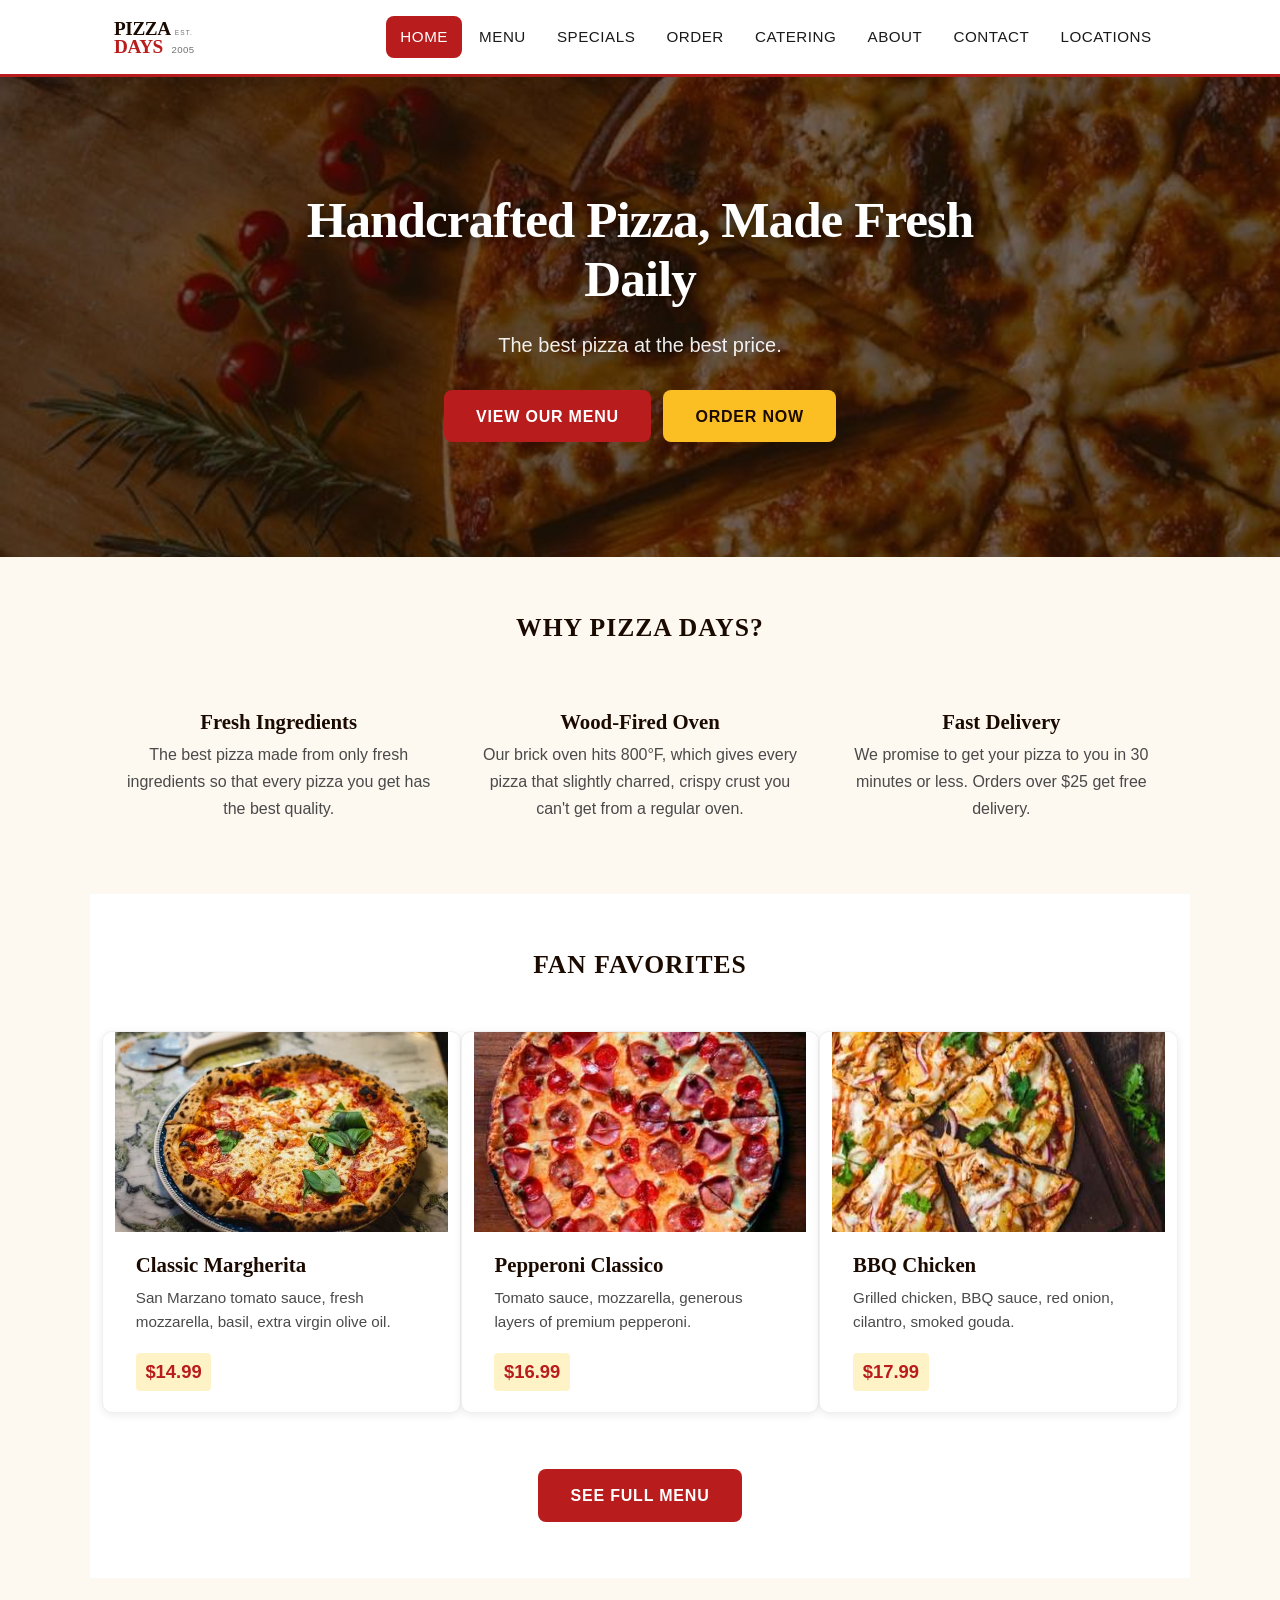
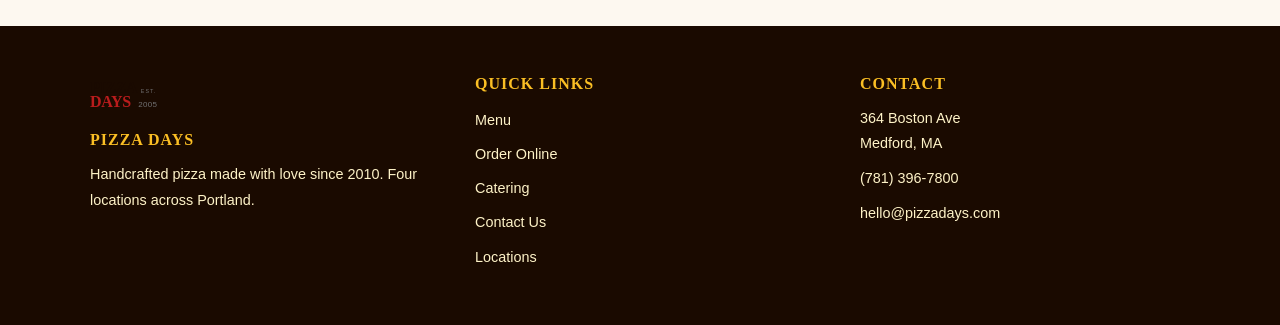
==== commit b4f79eb6: "Expand site to 8 pages, fix all midterm spec requirements - Add specials, order, catering, contact, " ====
--- a/index.html
+++ b/index.html
@@ -3,8 +3,7 @@
 <head>
   <meta charset="UTF-8">
   <meta name="viewport" content="width=device-width, initial-scale=1.0">
-  <meta name="keywords" content="pizza, restaurant, delivery, Portland, handcrafted, Italian, Pizza Days, home">
-  <meta name="description" content="Pizza Days - Handcrafted pizza made with fresh ingredients since 2010. Order online or visit us in Portland.">
+  <meta name="keywords" content="Pizza Days, handcrafted pizza, wood-fired pizza, fresh ingredients, pizza delivery, Portland pizza">
   <title>Pizza Days | Handcrafted Pizza Since 2010</title>
   <link rel="stylesheet" href="css/styles.css">
   <!-- Page-specific styles (internal stylesheet) -->
@@ -52,53 +51,8 @@
       font-size: 0.95rem;
       line-height: 1.6;
     }
-    .reviews-grid {
-      display: flex;
-      flex-wrap: wrap;
-      margin-left: -0.75rem;
-      margin-right: -0.75rem;
-    }
-    .reviews-grid > * {
-      width: 33.333%;
-      padding-left: 0.75rem;
-      padding-right: 0.75rem;
-      margin-bottom: 1rem;
-    }
-    .review-card {
-      background: #ffffff;
-      border-radius: 10px;
-      padding: 1.8rem;
-      box-shadow: 0 2px 8px rgba(0,0,0,0.06);
-      border-left: 4px solid #fbbf24;
-      transition-property: transform, box-shadow;
-      transition-duration: 0.3s;
-      transition-timing-function: ease;
-      height: 100%;
-    }
-    .review-card:hover {
-      transform: translateY(-3px);
-      box-shadow: 0 6px 20px rgba(0,0,0,0.1);
-    }
-    .review-stars {
-      color: #fbbf24;
-      font-size: 1.3rem;
-      margin-bottom: 0.6rem;
-    }
-    .review-card p {
-      color: #4a4a4a;
-      font-style: italic;
-      line-height: 1.6;
-    }
-    .review-author {
-      font-weight: 600;
-      color: #1a0a00;
-      margin-top: 0.8rem;
-      font-size: 0.9rem;
-      font-style: normal;
-    }
     @media (max-width: 768px) {
       .home-feature { width: 100%; }
-      .reviews-grid > * { width: 100%; }
     }
   </style>
 </head>
@@ -115,7 +69,12 @@
         <ul>
           <li><a href="index.html">Home</a></li>
           <li><a href="menu.html">Menu</a></li>
+          <li><a href="specials.html">Specials</a></li>
+          <li><a href="order.html">Order</a></li>
+          <li><a href="catering.html">Catering</a></li>
           <li><a href="about.html">About</a></li>
+          <li><a href="contact.html">Contact</a></li>
+          <li><a href="locations.html">Locations</a></li>
         </ul>
       </nav>
     </div>
@@ -138,25 +97,16 @@
     </div>
     <div class="home-features">
       <div class="home-feature">
-        <div class="home-feature-inner">
-          <img src="images/fresh-ingredients.jpg" alt="Fresh vegetables and ingredients" class="home-feature-img">
-          <h3>Fresh Ingredients</h3>
-          <p>The best pizza made from only fresh ingredients so that every pizza you get has the best quality.</p>
-        </div>
+        <h3>Fresh Ingredients</h3>
+        <p>The best pizza made from only fresh ingredients so that every pizza you get has the best quality.</p>
       </div>
       <div class="home-feature">
-        <div class="home-feature-inner">
-          <img src="images/wood-fired-oven.jpg" alt="Wood-fired pizza oven" class="home-feature-img">
-          <h3>Wood-Fired Oven</h3>
-          <p>Our brick oven hits 800&deg;F, which gives every pizza that slightly charred, crispy crust you can't get from a regular oven.</p>
-        </div>
+        <h3>Wood-Fired Oven</h3>
+        <p>Our brick oven hits 800&deg;F, which gives every pizza that slightly charred, crispy crust you can't get from a regular oven.</p>
       </div>
       <div class="home-feature">
-        <div class="home-feature-inner">
-          <img src="images/pizza-delivery.jpg" alt="Pizza delivery on a bicycle" class="home-feature-img">
-          <h3>Fast Delivery</h3>
-          <p>We promise to get your pizza to you in 30 minutes or less. Orders over $25 get free delivery.</p>
-        </div>
+        <h3>Fast Delivery</h3>
+        <p>We promise to get your pizza to you in 30 minutes or less. Orders over $25 get free delivery.</p>
       </div>
     </div>
   </section>
@@ -202,15 +152,18 @@
   <footer class="site-footer">
     <div class="footer-inner">
       <div class="footer-col">
+        <a href="index.html" class="logo-link"><img src="images/logo.svg" alt="Pizza Days Logo" style="height:40px; margin-bottom:0.5rem;"></a>
         <h3>Pizza Days</h3>
         <p>Handcrafted pizza made with love since 2010. Four locations across Portland.</p>
       </div>
       <div class="footer-col">
         <h3>Quick Links</h3>
         <ul>
-          <li><a href="index.html">Home</a></li>
           <li><a href="menu.html">Menu</a></li>
-          <li><a href="about.html">About Us</a></li>
+          <li><a href="order.html">Order Online</a></li>
+          <li><a href="catering.html">Catering</a></li>
+          <li><a href="contact.html">Contact Us</a></li>
+          <li><a href="locations.html">Locations</a></li>
         </ul>
       </div>
       <div class="footer-col">
--- a/css/styles.css
+++ b/css/styles.css
@@ -254,17 +254,6 @@
   color: #1a0a00;
 }
 
-.btn-outline {
-  background: transparent;
-  color: #b91c1c;
-  border: 2px solid #b91c1c;
-}
-
-.btn-outline:hover {
-  background: #b91c1c;
-  color: #ffffff;
-}
-
 /* --- Page Sections --- */
 .section {
   max-width: 1100px;
@@ -283,7 +272,6 @@
   letter-spacing: 1px;
   font-size: 1.6rem;
 }
-
 
 /* --- Card Grid (Multi-Column Layout) --- */
 .card-grid {
@@ -357,498 +345,6 @@
   border-radius: 4px;
 }
 
-/* --- Two Column Layout --- */
-.two-col {
-  display: flex;
-  flex-wrap: wrap;
-  align-items: center;
-  margin-left: -1.25rem;
-  margin-right: -1.25rem;
-}
-
-.two-col > * {
-  width: 50%;
-  padding-left: 1.25rem;
-  padding-right: 1.25rem;
-}
-
-.two-col img {
-  border-radius: 10px;
-  box-shadow: 0 6px 20px rgba(0,0,0,0.12);
-  transition-property: transform, box-shadow;
-  transition-duration: 0.3s;
-  transition-timing-function: ease;
-}
-
-.two-col img:hover {
-  transform: scale(1.02);
-  box-shadow: 0 10px 30px rgba(0,0,0,0.18);
-}
-
-/* --- Lists (non-nav) --- */
-.feature-list {
-  list-style: none;
-  padding-left: 0;
-  margin: 1rem 0;
-}
-
-.feature-list li {
-  margin-bottom: 0.6rem;
-  color: #4a4a4a;
-  padding-left: 1.4rem;
-  position: relative;
-  line-height: 1.6;
-}
-
-.feature-list li::before {
-  content: '\2713';
-  position: absolute;
-  left: 0;
-  color: #16a34a;
-  font-weight: 700;
-}
-
-.numbered-list {
-  list-style: decimal;
-  padding-left: 1.5rem;
-  margin: 1rem 0;
-}
-
-.numbered-list li {
-  margin-bottom: 0.6rem;
-  color: #4a4a4a;
-  padding-left: 0.3rem;
-  line-height: 1.6;
-}
-
-/* --- Forms --- */
-.form-group {
-  margin-bottom: 1.4rem;
-}
-
-.form-group label {
-  display: block;
-  margin-bottom: 0.4rem;
-  font-weight: 600;
-  font-size: 0.95rem;
-  color: #1a1a1a;
-}
-
-.form-group input,
-.form-group select,
-.form-group textarea {
-  width: 100%;
-  padding: 0.75rem 1rem;
-  border: 2px solid #ddd;
-  border-radius: 8px;
-  font-size: 1rem;
-  font-family: inherit;
-  transition-property: border-color, box-shadow;
-  transition-duration: 0.3s;
-  transition-timing-function: ease;
-  background: #ffffff;
-}
-
-.form-group input:focus,
-.form-group select:focus,
-.form-group textarea:focus {
-  outline: none;
-  border-color: #b91c1c;
-  box-shadow: 0 0 0 3px rgba(185, 28, 28, 0.1);
-}
-
-.form-group textarea {
-  resize: vertical;
-  min-height: 120px;
-}
-
-.form-group .error-msg {
-  color: #dc2626;
-  font-size: 0.85rem;
-  margin-top: 0.25rem;
-  display: none;
-}
-
-.form-group.has-error input,
-.form-group.has-error select,
-.form-group.has-error textarea {
-  border-color: #dc2626;
-}
-
-.form-group.has-error .error-msg {
-  display: block;
-}
-
-.checkbox-group {
-  display: flex;
-  flex-wrap: wrap;
-}
-
-.checkbox-group label {
-  display: inline-block;
-  margin-right: 1rem;
-  margin-bottom: 0.4rem;
-  font-weight: 400;
-  cursor: pointer;
-  transition-property: color;
-  transition-duration: 0.2s;
-  transition-timing-function: ease;
-}
-
-.checkbox-group label:hover {
-  color: #b91c1c;
-}
-
-.radio-group {
-  display: flex;
-  flex-wrap: wrap;
-}
-
-.radio-group label {
-  display: inline-block;
-  margin-right: 1rem;
-  margin-bottom: 0.4rem;
-  font-weight: 400;
-  cursor: pointer;
-  transition-property: color;
-  transition-duration: 0.2s;
-  transition-timing-function: ease;
-}
-
-.radio-group label:hover {
-  color: #b91c1c;
-}
-
-/* --- Modal/Popup --- */
-.modal-overlay {
-  display: none;
-  position: fixed;
-  top: 0;
-  left: 0;
-  right: 0;
-  bottom: 0;
-  background: rgba(0,0,0,0.5);
-  z-index: 200;
-}
-
-.modal-overlay.active {
-  display: flex;
-  align-items: center;
-  justify-content: center;
-}
-
-.modal {
-  background: #ffffff;
-  border-radius: 12px;
-  padding: 2.5rem;
-  max-width: 450px;
-  width: 90%;
-  text-align: center;
-  box-shadow: 0 10px 40px rgba(0,0,0,0.25);
-  border-top: 4px solid #16a34a;
-}
-
-.modal h2 {
-  color: #16a34a;
-  margin-bottom: 0.5rem;
-}
-
-.modal p {
-  color: #4a4a4a;
-  margin-bottom: 1.2rem;
-}
-
-/* --- Footer --- */
-.site-footer {
-  background: #1a0a00;
-  color: #fef3c7;
-  padding: 3rem 1.5rem 1.5rem;
-  margin-top: 3rem;
-}
-
-.footer-inner {
-  max-width: 1100px;
-  margin: 0 auto;
-  display: flex;
-  flex-wrap: wrap;
-  justify-content: space-between;
-}
-
-.footer-col {
-  width: 30%;
-  margin-bottom: 1.5rem;
-}
-
-.footer-col h3 {
-  color: #fbbf24;
-  margin-bottom: 0.8rem;
-  text-transform: uppercase;
-  letter-spacing: 1px;
-  font-size: 1rem;
-}
-
-.footer-col p,
-.footer-col a {
-  color: #fef3c7;
-  font-size: 0.9rem;
-  line-height: 1.8;
-}
-
-.footer-col a {
-  transition-property: color, padding-left;
-  transition-duration: 0.3s;
-  transition-timing-function: ease;
-}
-
-.footer-col a:hover {
-  color: #fbbf24;
-  padding-left: 4px;
-}
-
-.footer-col ul {
-  list-style: none;
-}
-
-.footer-col ul li {
-  margin-bottom: 0.4rem;
-}
-
-.footer-bottom {
-  max-width: 1100px;
-  margin: 2rem auto 0;
-  padding-top: 1.2rem;
-  border-top: 1px solid rgba(251,191,36,0.2);
-  text-align: center;
-  font-size: 0.85rem;
-  color: #717171;
-}
-
-/* --- Menu Page Tabs --- */
-.menu-tabs {
-  display: flex;
-  justify-content: center;
-  margin-bottom: 2rem;
-  flex-wrap: wrap;
-}
-
-.menu-tab {
-  padding: 0.6rem 1.4rem;
-  border: 2px solid #b91c1c;
-  background: transparent;
-  color: #b91c1c;
-  font-weight: 600;
-  cursor: pointer;
-  text-transform: uppercase;
-  letter-spacing: 0.5px;
-  font-size: 0.9rem;
-  margin: 0 0.25rem 0.5rem;
-  transition-property: background, color, box-shadow;
-  transition-duration: 0.3s;
-  transition-timing-function: ease;
-}
-
-.menu-tab:first-child {
-  border-radius: 8px 0 0 8px;
-}
-
-.menu-tab:last-child {
-  border-radius: 0 8px 8px 0;
-}
-
-.menu-tab:hover,
-.menu-tab.active {
-  background: #b91c1c;
-  color: #ffffff;
-  box-shadow: 0 2px 8px rgba(185,28,28,0.3);
-}
-
-/* --- Specials Banner --- */
-.specials-banner {
-  background: #b91c1c;
-  color: #ffffff;
-  padding: 2.5rem;
-  border-radius: 10px;
-  text-align: center;
-  margin-bottom: 2rem;
-  border-left: 5px solid #fbbf24;
-}
-
-.specials-banner h2 {
-  color: #ffffff;
-  margin-bottom: 0.3rem;
-  text-transform: uppercase;
-  letter-spacing: 1px;
-}
-
-.specials-banner p {
-  color: rgba(255,255,255,0.9);
-}
-
-/* --- Location Cards --- */
-.location-card {
-  background: #ffffff;
-  border-radius: 10px;
-  padding: 1.5rem;
-  box-shadow: 0 2px 8px rgba(0,0,0,0.08);
-  border-left: 4px solid #b91c1c;
-  transition-property: transform, box-shadow;
-  transition-duration: 0.3s;
-  transition-timing-function: ease;
-}
-
-.location-card:hover {
-  transform: translateY(-3px);
-  box-shadow: 0 6px 20px rgba(0,0,0,0.12);
-}
-
-.location-card h3 {
-  color: #b91c1c;
-  margin-bottom: 0.5rem;
-}
-
-.location-card p {
-  color: #4a4a4a;
-  font-size: 0.95rem;
-  margin-bottom: 0.3rem;
-}
-
-/* --- About Page Timeline --- */
-.timeline {
-  position: relative;
-  padding-left: 2.5rem;
-  border-left: 3px solid #b91c1c;
-  max-width: 700px;
-  margin: 0 auto;
-}
-
-.timeline-item {
-  position: relative;
-  margin-bottom: 2.5rem;
-  padding-left: 1.2rem;
-  padding-bottom: 0.5rem;
-  transition-property: transform;
-  transition-duration: 0.3s;
-  transition-timing-function: ease;
-}
-
-.timeline-item:hover {
-  transform: translateX(5px);
-}
-
-.timeline-item::before {
-  content: '';
-  position: absolute;
-  left: -2rem;
-  top: 0.3rem;
-  width: 14px;
-  height: 14px;
-  border-radius: 50%;
-  background: #b91c1c;
-  border: 3px solid #fdf8f0;
-}
-
-.timeline-year {
-  font-weight: 700;
-  color: #b91c1c;
-  font-size: 1.15rem;
-  text-transform: uppercase;
-  letter-spacing: 0.5px;
-}
-
-/* --- Catering Packages --- */
-.package-card {
-  background: #ffffff;
-  border: 2px solid #e5e5e5;
-  border-radius: 10px;
-  padding: 2rem 1.5rem;
-  text-align: center;
-  transition-property: border-color, box-shadow, transform;
-  transition-duration: 0.3s;
-  transition-timing-function: ease;
-}
-
-.package-card:hover {
-  border-color: #b91c1c;
-  box-shadow: 0 8px 25px rgba(0,0,0,0.12);
-  transform: translateY(-3px);
-}
-
-.package-card.featured {
-  border-color: #b91c1c;
-  position: relative;
-  background: #fffbeb;
-  border-width: 3px;
-}
-
-.package-card.featured::before {
-  content: 'Most Popular';
-  position: absolute;
-  top: -12px;
-  left: 50%;
-  transform: translateX(-50%);
-  background: #b91c1c;
-  color: #ffffff;
-  padding: 0.2rem 1rem;
-  border-radius: 20px;
-  font-size: 0.8rem;
-  font-weight: 600;
-  text-transform: uppercase;
-  letter-spacing: 0.5px;
-}
-
-.package-price {
-  font-size: 2.2rem;
-  font-weight: 700;
-  color: #b91c1c;
-  margin: 1rem 0;
-}
-
-.package-price span {
-  font-size: 0.9rem;
-  font-weight: 400;
-  color: #717171;
-  display: block;
-  margin-top: 0.2rem;
-}
-
-/* --- Order Page --- */
-.order-summary {
-  background: #ffffff;
-  border-radius: 10px;
-  padding: 1.5rem;
-  box-shadow: 0 2px 8px rgba(0,0,0,0.08);
-  position: sticky;
-  top: 100px;
-  border-top: 4px solid #b91c1c;
-}
-
-.order-summary h3 {
-  margin-bottom: 1rem;
-  padding-bottom: 0.5rem;
-  border-bottom: 2px solid #fef3c7;
-  text-transform: uppercase;
-  letter-spacing: 0.5px;
-  font-size: 1.1rem;
-}
-
-.order-item {
-  display: flex;
-  justify-content: space-between;
-  padding: 0.6rem 0;
-  border-bottom: 1px solid #eee;
-  font-size: 0.95rem;
-}
-
-.order-total {
-  display: flex;
-  justify-content: space-between;
-  padding-top: 1rem;
-  margin-top: 0.5rem;
-  font-weight: 700;
-  font-size: 1.25rem;
-  color: #b91c1c;
-}
-
 /* --- Page Banner (Internal Pages) --- */
 .page-banner {
   background: #1a0a00;
@@ -888,28 +384,481 @@
   line-height: 1.6;
 }
 
+/* --- Footer --- */
+.site-footer {
+  background: #1a0a00;
+  color: #fef3c7;
+  padding: 3rem 1.5rem 1.5rem;
+  margin-top: 3rem;
+}
+
+.footer-inner {
+  max-width: 1100px;
+  margin: 0 auto;
+  display: flex;
+  flex-wrap: wrap;
+  justify-content: space-between;
+}
+
+.footer-col {
+  width: 30%;
+  margin-bottom: 1.5rem;
+}
+
+.footer-col h3 {
+  color: #fbbf24;
+  margin-bottom: 0.8rem;
+  text-transform: uppercase;
+  letter-spacing: 1px;
+  font-size: 1rem;
+}
+
+.footer-col p,
+.footer-col a {
+  color: #fef3c7;
+  font-size: 0.9rem;
+  line-height: 1.8;
+}
+
+.footer-col a {
+  transition-property: color, padding-left;
+  transition-duration: 0.3s;
+  transition-timing-function: ease;
+}
+
+.footer-col a:hover {
+  color: #fbbf24;
+  padding-left: 4px;
+}
+
+.footer-col ul {
+  list-style: none;
+}
+
+.footer-col ul li {
+  margin-bottom: 0.4rem;
+}
+
 /* --- Utility --- */
 .text-center { text-align: center; }
 .mt-1 { margin-top: 1rem; }
 .mt-2 { margin-top: 2rem; }
-.mb-1 { margin-bottom: 1rem; }
 .mb-2 { margin-bottom: 2rem; }
-
-/* --- Alternate Section Background --- */
-.section-alt {
-  background: #ffffff;
-  padding: 3.5rem 0;
-}
-
-.section-alt .section {
-  padding-top: 0;
-  padding-bottom: 0;
-}
 
 /* --- Selection highlight --- */
 ::selection {
   background: #b91c1c;
   color: #ffffff;
+}
+
+/* --- Menu List --- */
+.menu-list {
+  list-style: none;
+  padding: 0;
+  margin: 0;
+}
+.menu-item {
+  display: flex;
+  justify-content: space-between;
+  align-items: flex-start;
+  padding: 1rem 0;
+  border-bottom: 1px solid #e8e0d8;
+}
+.menu-item:last-child {
+  border-bottom: none;
+}
+.menu-item-info h3 {
+  margin: 0 0 0.25rem;
+  color: #1a0a00;
+  font-size: 1.05rem;
+}
+.menu-item-info p {
+  margin: 0;
+  color: #4a4a4a;
+  font-size: 0.9rem;
+  line-height: 1.5;
+}
+.menu-item-price {
+  font-weight: 700;
+  color: #b91c1c;
+  font-size: 1.05rem;
+  white-space: nowrap;
+  margin-left: 1.5rem;
+  padding-top: 0.1rem;
+}
+
+/* --- Two-Column Layout --- */
+.two-col {
+  display: flex;
+  gap: 2rem;
+}
+
+.two-col > *:first-child {
+  flex: 3;
+}
+
+.two-col > *:last-child {
+  flex: 2;
+}
+
+/* --- Form Styles --- */
+.form-group {
+  margin-bottom: 1rem;
+}
+
+.form-group label {
+  display: block;
+  font-weight: 600;
+  margin-bottom: 0.35rem;
+  color: #1a0a00;
+  font-size: 0.95rem;
+}
+
+.form-group input,
+.form-group select,
+.form-group textarea {
+  width: 100%;
+  padding: 0.65rem 0.85rem;
+  border: 1px solid #d1d5db;
+  border-radius: 8px;
+  font-size: 0.95rem;
+  font-family: inherit;
+  background: #ffffff;
+  color: #1a1a1a;
+  transition-property: border-color, box-shadow;
+  transition-duration: 0.3s;
+  transition-timing-function: ease;
+}
+
+.form-group input:focus,
+.form-group select:focus,
+.form-group textarea:focus {
+  outline: none;
+  border-color: #b91c1c;
+  box-shadow: 0 0 0 3px rgba(185, 28, 28, 0.12);
+}
+
+.form-group textarea {
+  min-height: 120px;
+  resize: vertical;
+}
+
+/* --- Validation Error --- */
+.error-msg {
+  display: none;
+  color: #b91c1c;
+  font-size: 0.82rem;
+  margin-top: 0.3rem;
+}
+
+/* --- Has Error State --- */
+.has-error .error-msg {
+  display: block;
+}
+
+.has-error input,
+.has-error select,
+.has-error textarea {
+  border-color: #b91c1c;
+  box-shadow: 0 0 0 3px rgba(185, 28, 28, 0.1);
+}
+
+/* --- Modal Overlay --- */
+.modal-overlay {
+  display: none;
+  position: fixed;
+  top: 0;
+  left: 0;
+  width: 100%;
+  height: 100%;
+  background: rgba(0, 0, 0, 0.55);
+  z-index: 1000;
+  align-items: center;
+  justify-content: center;
+}
+
+.modal-overlay.active {
+  display: flex;
+}
+
+/* --- Modal Box --- */
+.modal {
+  background: #ffffff;
+  padding: 2.5rem 2rem;
+  border-radius: 12px;
+  max-width: 480px;
+  width: 90%;
+  text-align: center;
+  box-shadow: 0 12px 40px rgba(0, 0, 0, 0.25);
+  position: relative;
+}
+
+.modal h2 {
+  color: #1a0a00;
+  margin-bottom: 0.6rem;
+}
+
+.modal p {
+  color: #4a4a4a;
+  margin-bottom: 1.5rem;
+  line-height: 1.6;
+}
+
+/* --- Modal Close Button --- */
+.modal-close {
+  margin-top: 0.5rem;
+}
+
+/* --- Radio & Checkbox Groups --- */
+.radio-group,
+.checkbox-group {
+  display: flex;
+  flex-wrap: wrap;
+  gap: 0.6rem 1.5rem;
+  padding: 0.4rem 0;
+}
+
+.radio-group label,
+.checkbox-group label {
+  display: inline-flex;
+  align-items: center;
+  gap: 0.35rem;
+  font-weight: 400;
+  cursor: pointer;
+  font-size: 0.95rem;
+}
+
+.radio-group input,
+.checkbox-group input {
+  width: auto;
+  margin: 0;
+}
+
+/* --- Order Summary Sidebar --- */
+.order-summary {
+  background: #ffffff;
+  padding: 1.5rem;
+  border-radius: 10px;
+  box-shadow: 0 2px 8px rgba(0, 0, 0, 0.08);
+  border: 1px solid rgba(0, 0, 0, 0.06);
+  position: sticky;
+  top: 6rem;
+  align-self: flex-start;
+}
+
+.order-summary h3 {
+  color: #1a0a00;
+  margin-bottom: 1rem;
+  padding-bottom: 0.6rem;
+  border-bottom: 2px solid #fbbf24;
+}
+
+/* --- Order Item --- */
+.order-item {
+  display: flex;
+  justify-content: space-between;
+  align-items: center;
+  padding: 0.6rem 0;
+  border-bottom: 1px solid #f0e9df;
+  font-size: 0.92rem;
+  color: #4a4a4a;
+}
+
+.order-item:last-child {
+  border-bottom: none;
+}
+
+/* --- Order Total --- */
+.order-total {
+  display: flex;
+  justify-content: space-between;
+  align-items: center;
+  padding-top: 0.8rem;
+  margin-top: 0.5rem;
+  border-top: 2px solid #1a0a00;
+  font-weight: 700;
+  font-size: 1.15rem;
+  color: #1a0a00;
+}
+
+/* --- Feature List --- */
+.feature-list {
+  list-style: none;
+  padding: 0;
+}
+
+.feature-list li {
+  position: relative;
+  padding: 0.4rem 0 0.4rem 1.5rem;
+  color: #4a4a4a;
+  line-height: 1.6;
+}
+
+.feature-list li::before {
+  content: '\2713';
+  position: absolute;
+  left: 0;
+  color: #b91c1c;
+  font-weight: 700;
+}
+
+/* --- Numbered List --- */
+.numbered-list {
+  list-style: none;
+  padding: 0;
+  counter-reset: item;
+}
+
+.numbered-list li {
+  counter-increment: item;
+  position: relative;
+  padding: 0.5rem 0 0.5rem 2.2rem;
+  color: #4a4a4a;
+  line-height: 1.6;
+}
+
+.numbered-list li::before {
+  content: counter(item);
+  position: absolute;
+  left: 0;
+  top: 0.45rem;
+  width: 1.6rem;
+  height: 1.6rem;
+  background: #b91c1c;
+  color: #ffffff;
+  border-radius: 50%;
+  font-size: 0.8rem;
+  font-weight: 700;
+  display: flex;
+  align-items: center;
+  justify-content: center;
+}
+
+/* --- Package Card --- */
+.package-card {
+  background: #ffffff;
+  padding: 2rem 1.5rem;
+  border-radius: 10px;
+  box-shadow: 0 2px 8px rgba(0, 0, 0, 0.08);
+  border: 1px solid rgba(0, 0, 0, 0.06);
+  border-bottom: 4px solid #b91c1c;
+  text-align: center;
+  transition-property: box-shadow, transform;
+  transition-duration: 0.3s;
+  transition-timing-function: ease;
+}
+
+.package-card:hover {
+  box-shadow: 0 8px 25px rgba(0, 0, 0, 0.15);
+  transform: translateY(-5px);
+}
+
+.package-card h3 {
+  color: #1a0a00;
+  font-size: 1.3rem;
+  margin-bottom: 0.6rem;
+}
+
+/* --- Featured Package Card --- */
+.package-card.featured {
+  border-bottom: 4px solid #fbbf24;
+  box-shadow: 0 4px 16px rgba(251, 191, 36, 0.25);
+  position: relative;
+  transform: scale(1.03);
+}
+
+.package-card.featured::before {
+  content: 'Most Popular';
+  position: absolute;
+  top: -0.7rem;
+  left: 50%;
+  transform: translateX(-50%);
+  background: #fbbf24;
+  color: #1a0a00;
+  font-size: 0.75rem;
+  font-weight: 700;
+  text-transform: uppercase;
+  letter-spacing: 0.8px;
+  padding: 0.2rem 1rem;
+  border-radius: 20px;
+}
+
+.package-card.featured:hover {
+  box-shadow: 0 8px 30px rgba(251, 191, 36, 0.35);
+}
+
+/* --- Package Price --- */
+.package-price {
+  font-size: 2rem;
+  font-weight: 700;
+  color: #b91c1c;
+  margin-bottom: 1rem;
+}
+
+.package-price span {
+  font-size: 0.9rem;
+  font-weight: 400;
+  color: #717171;
+}
+
+/* --- Specials Banner --- */
+.specials-banner {
+  background: #1a0a00;
+  color: #ffffff;
+  padding: 2rem;
+  border-radius: 10px;
+  text-align: center;
+  margin-bottom: 2rem;
+}
+
+.specials-banner h2 {
+  color: #fbbf24;
+  margin-bottom: 0.4rem;
+}
+
+.specials-banner p {
+  color: #fef3c7;
+  margin-bottom: 0;
+}
+
+/* --- Location Card --- */
+.location-card {
+  background: #ffffff;
+  padding: 1.5rem;
+  border-radius: 10px;
+  box-shadow: 0 2px 8px rgba(0, 0, 0, 0.08);
+  border: 1px solid rgba(0, 0, 0, 0.06);
+  transition-property: box-shadow, transform;
+  transition-duration: 0.3s;
+  transition-timing-function: ease;
+}
+
+.location-card:hover {
+  box-shadow: 0 8px 25px rgba(0, 0, 0, 0.15);
+  transform: translateY(-3px);
+}
+
+.location-card h3 {
+  color: #1a0a00;
+  margin-bottom: 0.6rem;
+  font-size: 1.15rem;
+}
+
+.location-card p {
+  color: #4a4a4a;
+  font-size: 0.92rem;
+  margin-bottom: 0.4rem;
+  line-height: 1.6;
+}
+
+/* --- Footer Bottom --- */
+.footer-bottom {
+  border-top: 1px solid rgba(254, 243, 199, 0.2);
+  margin-top: 1.5rem;
+  padding-top: 1.2rem;
+  text-align: center;
+  font-size: 0.85rem;
+  color: rgba(254, 243, 199, 0.6);
 }
 
 /* ==========================================================================
@@ -953,10 +902,6 @@
     min-height: 350px;
   }
 
-  .two-col > * {
-    width: 100%;
-  }
-
   .footer-col {
     width: 100%;
   }
@@ -966,6 +911,29 @@
 
   .card-grid > * {
     max-width: 50%;
+  }
+
+  .two-col {
+    flex-direction: column;
+    gap: 1.5rem;
+  }
+
+  .two-col > *:first-child,
+  .two-col > *:last-child {
+    flex: 1 1 100%;
+  }
+
+  .modal {
+    padding: 2rem 1.5rem;
+    max-width: 92%;
+  }
+
+  .package-card.featured {
+    transform: scale(1);
+  }
+
+  .order-summary {
+    position: static;
   }
 }
 
@@ -973,6 +941,18 @@
   .card-grid > * {
     max-width: 100%;
   }
+
+  .package-card {
+    margin-bottom: 1.5rem;
+  }
+
+  .specials-banner {
+    padding: 1.5rem 1rem;
+  }
+
+  .specials-banner h2 {
+    font-size: 1.3rem;
+  }
 }
 
 @media (max-width: 480px) {
@@ -997,9 +977,18 @@
     font-size: 0.9rem;
   }
 
-  .menu-tab {
-    padding: 0.4rem 0.8rem;
-    font-size: 0.85rem;
+  .modal {
+    padding: 1.5rem 1rem;
+  }
+
+  .package-price {
+    font-size: 1.6rem;
+  }
+
+  .radio-group,
+  .checkbox-group {
+    flex-direction: column;
+    gap: 0.5rem;
   }
 }
 
@@ -1027,8 +1016,4 @@
   .section {
     padding: 1.5rem 0.8rem;
   }
-
-  .package-price {
-    font-size: 1.5rem;
-  }
-}
+}
